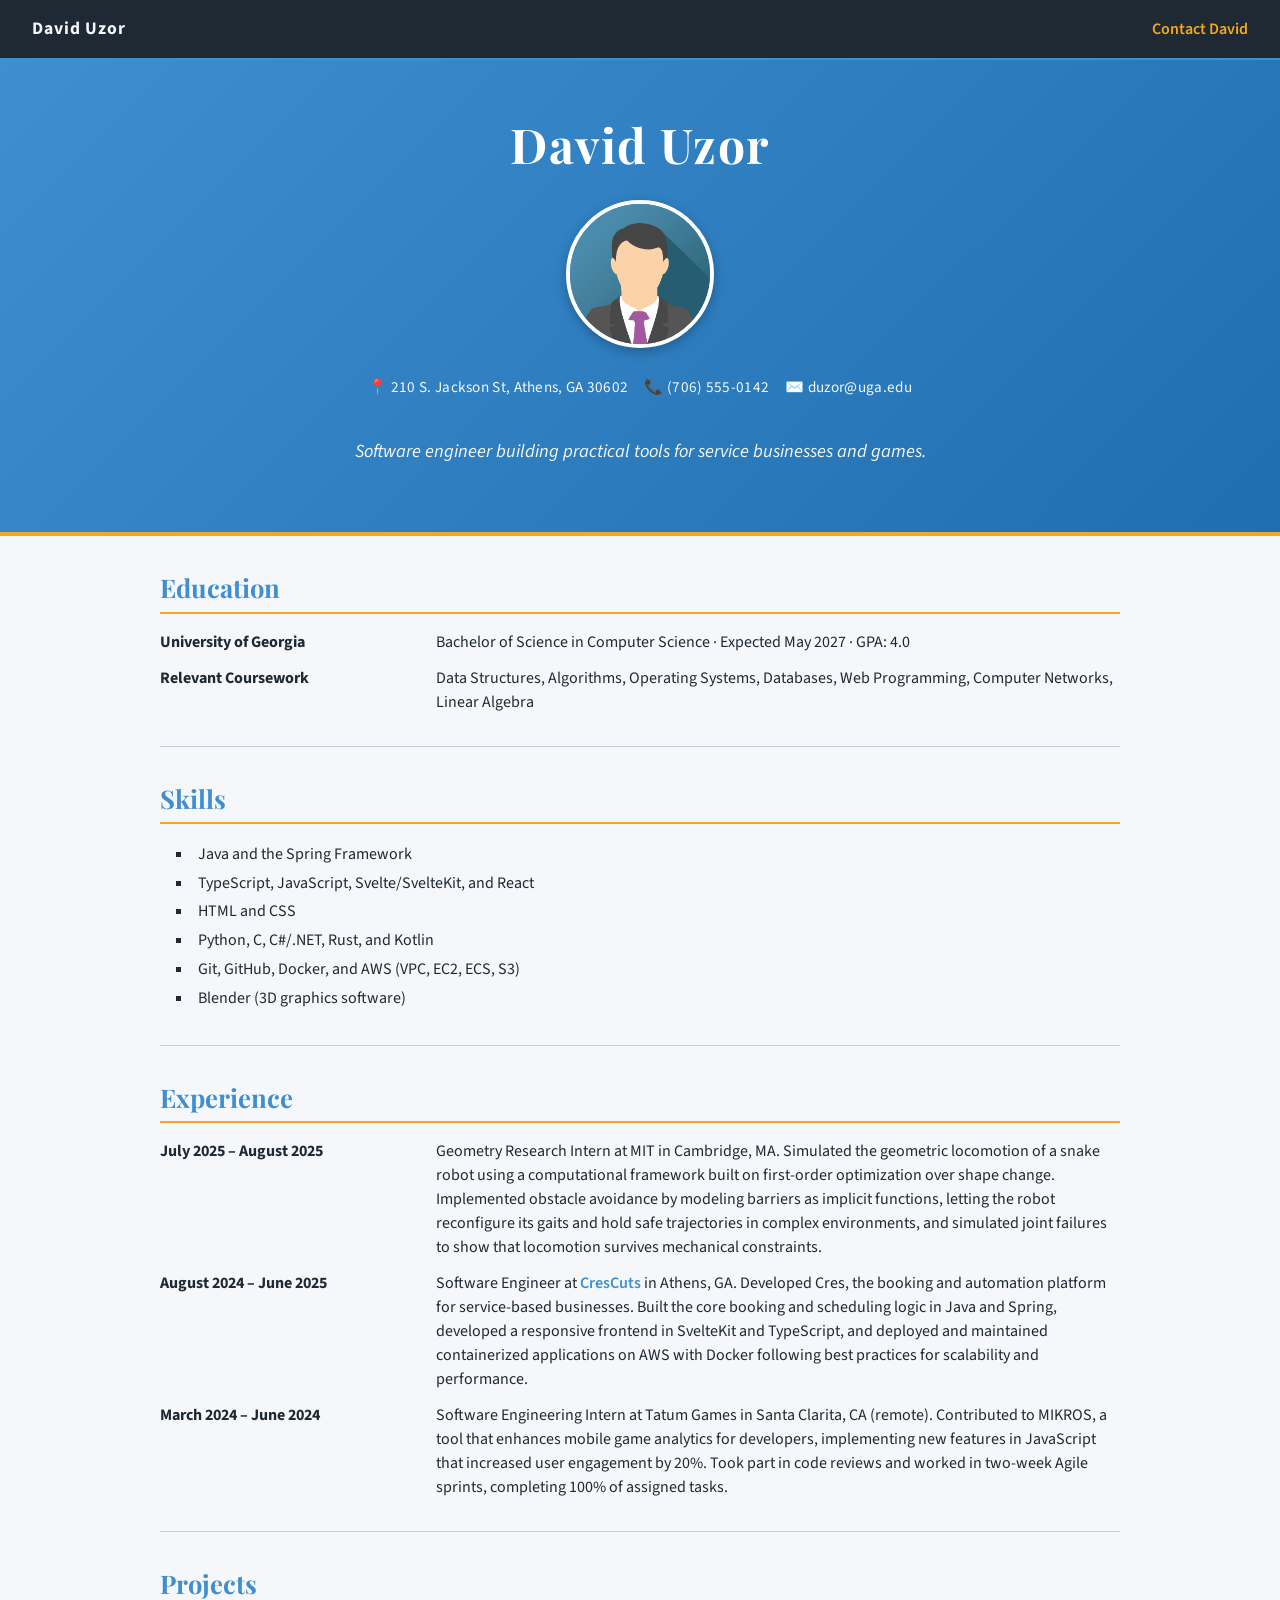
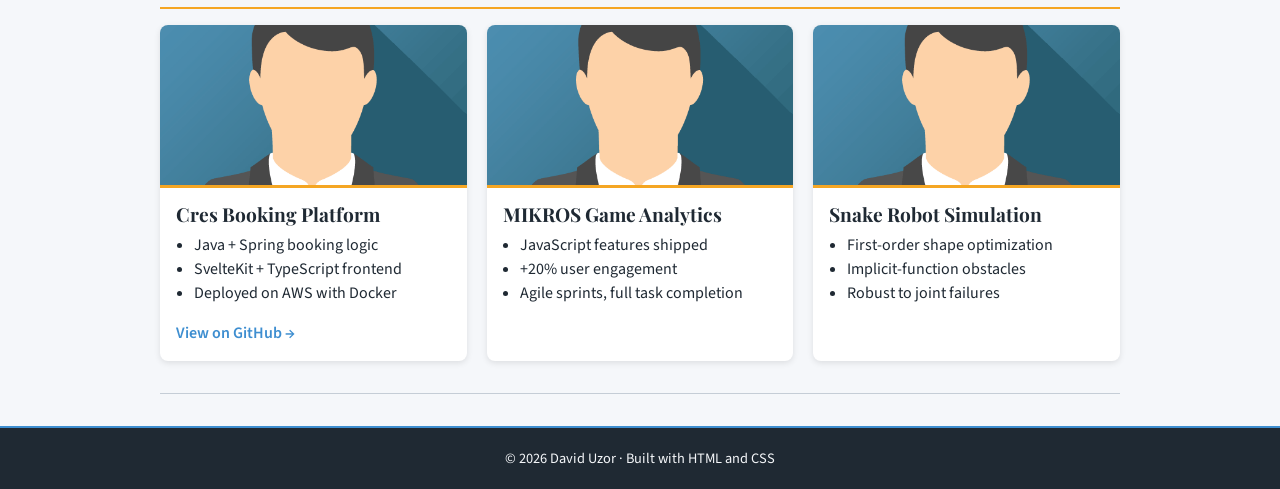
==== index.html @ 556033d4 "Publish personal CV site Co-Authored-By: Claude Sonnet 5 <noreply@anthropic.com>" ====
<!DOCTYPE html>
<html lang="en">
  <head>
    <meta charset="UTF-8" />
    <meta name="viewport" content="width=device-width, initial-scale=1.0" />
    <link rel="stylesheet" href="css/style.css" />
    <title>David Uzor</title>
  </head>
  <body>
    <nav>
      <span class="nav-name">David Uzor</span>
      <a href="contact.html">Contact David</a>
    </nav>

    <header>
      <h1>David Uzor</h1>
      <img src="images/img_avatar.png" alt="Portrait of David Uzor" style="width: 140px; height: 140px; object-fit: cover;" />
      <p class="address" style="font-size: 0.95rem; margin-top: 1rem; letter-spacing: 0.02em;">
        <span>📍 210 S. Jackson St, Athens, GA 30602</span>
        <span>📞 (706) 555-0142</span>
        <span>✉️ duzor@uga.edu</span>
      </p>
      <p class="tagline" style="font-size: 1.15rem; font-style: italic; margin-top: 0.75rem;">
        Software engineer building practical tools for service businesses and games.
      </p>
    </header>

    <section style="max-width: 960px; margin: 2rem auto; padding: 0 1.5rem;">
      <h3>Education</h3>
      <dl style="grid-template-columns: 220px 1fr; row-gap: 0.75rem; column-gap: 1rem;">
        <dt><strong>University of Georgia</strong></dt>
        <dd>Bachelor of Science in Computer Science · Expected May 2027 · GPA: 4.0</dd>

        <dt><strong>Relevant Coursework</strong></dt>
        <dd>Data Structures, Algorithms, Operating Systems, Databases, Web Programming, Computer Networks, Linear Algebra</dd>
      </dl>
    </section>

    <hr />

    <section style="max-width: 960px; margin: 2rem auto; padding: 0 1.5rem;">
      <h3>Skills</h3>
      <ul style="list-style: square inside; padding-left: 1rem; line-height: 1.8;">
        <li>Java and the Spring Framework</li>
        <li>TypeScript, JavaScript, Svelte/SvelteKit, and React</li>
        <li>HTML and CSS</li>
        <li>Python, C, C#/.NET, Rust, and Kotlin</li>
        <li>Git, GitHub, Docker, and AWS (VPC, EC2, ECS, S3)</li>
        <li>Blender (3D graphics software)</li>
      </ul>
    </section>

    <hr />

    <section style="max-width: 960px; margin: 2rem auto; padding: 0 1.5rem;">
      <h3>Experience</h3>
      <dl style="grid-template-columns: 220px 1fr; row-gap: 0.75rem; column-gap: 1rem;">
        <dt><strong>July 2025 – August 2025</strong></dt>
        <dd>
          Geometry Research Intern at MIT in Cambridge, MA. Simulated the
          geometric locomotion of a snake robot using a computational framework
          built on first-order optimization over shape change. Implemented
          obstacle avoidance by modeling barriers as implicit functions, letting
          the robot reconfigure its gaits and hold safe trajectories in complex
          environments, and simulated joint failures to show that locomotion
          survives mechanical constraints.
        </dd>

        <dt><strong>August 2024 – June 2025</strong></dt>
        <dd>
          Software Engineer at <a href="https://crescuts.example.com">CresCuts</a>
          in Athens, GA. Developed Cres, the booking and automation platform
          for service-based businesses. Built the core booking and scheduling
          logic in Java and Spring, developed a responsive frontend in
          SvelteKit and TypeScript, and deployed and maintained containerized
          applications on AWS with Docker following best practices for
          scalability and performance.
        </dd>

        <dt><strong>March 2024 – June 2024</strong></dt>
        <dd>
          Software Engineering Intern at Tatum Games in Santa Clarita, CA
          (remote). Contributed to MIKROS, a tool that enhances mobile game
          analytics for developers, implementing new features in JavaScript
          that increased user engagement by 20%. Took part in code reviews and
          worked in two-week Agile sprints, completing 100% of assigned tasks.
        </dd>
      </dl>
    </section>

    <hr />

    <section style="max-width: 960px; margin: 2rem auto; padding: 0 1.5rem;">
      <h3>Projects</h3>
      <div class="three-col">
        <div class="card">
          <img src="images/img_avatar.png" alt="Cres booking platform screenshot" style="width: 100%; height: 160px; object-fit: cover;" />
          <h3 style="margin: 0.75rem 1rem 0.25rem;">Cres Booking Platform</h3>
          <ul style="margin: 0 1rem 1rem; padding-left: 1.1rem;">
            <li>Java + Spring booking logic</li>
            <li>SvelteKit + TypeScript frontend</li>
            <li>Deployed on AWS with Docker</li>
          </ul>
          <p style="margin: 0 1rem 1rem;">
            <a href="https://github.com/Duzor12">View on GitHub →</a>
          </p>
        </div>
        <div class="card">
          <img src="images/img_avatar.png" alt="MIKROS analytics tool screenshot" style="width: 100%; height: 160px; object-fit: cover;" />
          <h3 style="margin: 0.75rem 1rem 0.25rem;">MIKROS Game Analytics</h3>
          <ul style="margin: 0 1rem 1rem; padding-left: 1.1rem;">
            <li>JavaScript features shipped</li>
            <li>+20% user engagement</li>
            <li>Agile sprints, full task completion</li>
          </ul>
        </div>
        <div class="card">
          <img src="images/img_avatar.png" alt="Snake robot simulation screenshot" style="width: 100%; height: 160px; object-fit: cover;" />
          <h3 style="margin: 0.75rem 1rem 0.25rem;">Snake Robot Simulation</h3>
          <ul style="margin: 0 1rem 1rem; padding-left: 1.1rem;">
            <li>First-order shape optimization</li>
            <li>Implicit-function obstacles</li>
            <li>Robust to joint failures</li>
          </ul>
        </div>
      </div>
    </section>

    <hr />

    <footer>
      <span>© 2026 David Uzor · Built with HTML and CSS</span>
    </footer>
  </body>
</html>
---- css/style.css ----
/* Google Fonts (via @import so the inline-css test runner can fetch them) */
@import url("https://fonts.googleapis.com/css2?family=Playfair+Display:wght@700&family=Source+Sans+3:wght@400;600;700&display=swap");

body {
  margin: 0;
  font-family: "Source Sans 3", "Helvetica Neue", Arial, sans-serif;
  color: #1f2933;
  background-color: #f5f7fa;
  line-height: 1.5;
}

/****************   Nav Section **********************/
nav {
  display: flex;
  justify-content: space-between;
  align-items: center;
  font-family: "Source Sans 3", "Helvetica Neue", Arial, sans-serif;
  background-color: #1f2933;
  padding: 1rem 2rem;
  border-bottom: 2px solid #3e8ed0;
}

nav .nav-name {
  font-weight: 700;
  font-size: 1.1rem;
  letter-spacing: 0.05em;
  color: #f5f7fa;
}

nav a {
  color: #f5a623;
  text-decoration: none;
  font-weight: 600;
  font-size: 1rem;
  transition: color 0.2s ease;
}

nav a:hover {
  color: #ffd58a;
  text-decoration: underline;
}

/***********************  Footer Section   **************************/
footer {
  display: flex;
  justify-content: center;
  align-items: center;
  font-family: "Source Sans 3", "Helvetica Neue", Arial, sans-serif;
  font-size: 0.9rem;
  background-color: #1f2933;
  color: #f5f7fa;
  padding: 1.25rem 2rem;
  margin-top: 2rem;
  border-top: 2px solid #3e8ed0;
}

/*********** Splash Page ************************/
header {
  display: flex;
  flex-direction: column;
  align-items: center;
  gap: 0.75rem;
  background: linear-gradient(135deg, #3e8ed0 0%, #1f6fb0 100%);
  color: #ffffff;
  padding: 3rem 2rem;
  text-align: center;
  border-bottom: 4px solid #f5a623;
}

header h1 {
  font-family: "Playfair Display", Georgia, serif;
  font-size: 3rem;
  margin: 0 0 0.5rem 0;
  color: #ffffff;
  letter-spacing: 0.03em;
}

header img {
  border: 4px solid #ffffff;
  border-radius: 50%;
  box-shadow: 0 4px 12px rgba(0, 0, 0, 0.25);
}

.address {
  display: flex;
  flex-wrap: wrap;
  justify-content: center;
  gap: 1rem;
  color: #f5f7fa;
  font-weight: 400;
}

.tagline {
  color: #f5f7fa;
  font-family: "Source Sans 3", "Helvetica Neue", Arial, sans-serif;
}

/************* Sections ********************/
hr {
  border: none;
  border-top: 1px solid #c5cdd6;
  max-width: 960px;
  margin: 1rem auto;
}

section h3 {
  font-family: "Playfair Display", Georgia, serif;
  font-size: 1.6rem;
  color: #3e8ed0;
  border-bottom: 2px solid #f5a623;
  padding-bottom: 0.3rem;
  margin-bottom: 1rem;
}

section dl {
  display: grid;
  align-items: start;
}

section ul {
  font-size: 1rem;
  color: #1f2933;
}

section a {
  color: #3e8ed0;
  text-decoration: none;
  font-weight: 600;
}

section a:hover {
  color: #f5a623;
  text-decoration: underline;
}

/**************   Projects   *****************/
.three-col {
  display: grid;
  grid-template-columns: repeat(3, 1fr);
  gap: 1.25rem;
  margin-top: 1rem;
}

.card img {
  display: block;
  border-bottom: 3px solid #f5a623;
}

.card {
  background-color: #ffffff;
  box-shadow: 0 2px 6px rgba(0, 0, 0, 0.1);
  border-radius: 8px;
  overflow: hidden;
  transition: transform 0.2s ease, box-shadow 0.2s ease;
}

.card:hover {
  transform: translateY(-3px);
  box-shadow: 0 6px 16px rgba(0, 0, 0, 0.15);
}

.card h3 {
  font-family: "Playfair Display", Georgia, serif;
  font-size: 1.2rem;
  color: #1f2933;
  border-bottom: none;
  padding-bottom: 0;
  margin: 0.75rem 1rem 0.25rem;
}

/**************   Responsiveness   *****************/
@media (max-width: 680px) {
  nav {
    flex-direction: column;
    gap: 0.5rem;
    text-align: center;
  }

  .three-col {
    grid-template-columns: 1fr;
  }

  header h1 {
    font-size: 2.2rem;
  }

  section dl {
    grid-template-columns: 1fr;
    row-gap: 0.25rem;
  }

  dl dt {
    margin-top: 0.75rem;
  }
}

/**************   Contact Page   *****************/
.one-col {
  display: flex;
  flex-direction: column;
  gap: 0.6rem;
  background-color: #ffffff;
  padding: 1.5rem;
  border-radius: 8px;
  box-shadow: 0 2px 6px rgba(0, 0, 0, 0.08);
}

input,
textarea {
  font-family: inherit;
  font-size: 1rem;
  background-color: #ffffff;
  color: #1f2933;
}

input:focus,
textarea:focus {
  outline: none;
  border-color: #f5a623;
  box-shadow: 0 0 0 3px rgba(245, 166, 35, 0.25);
}
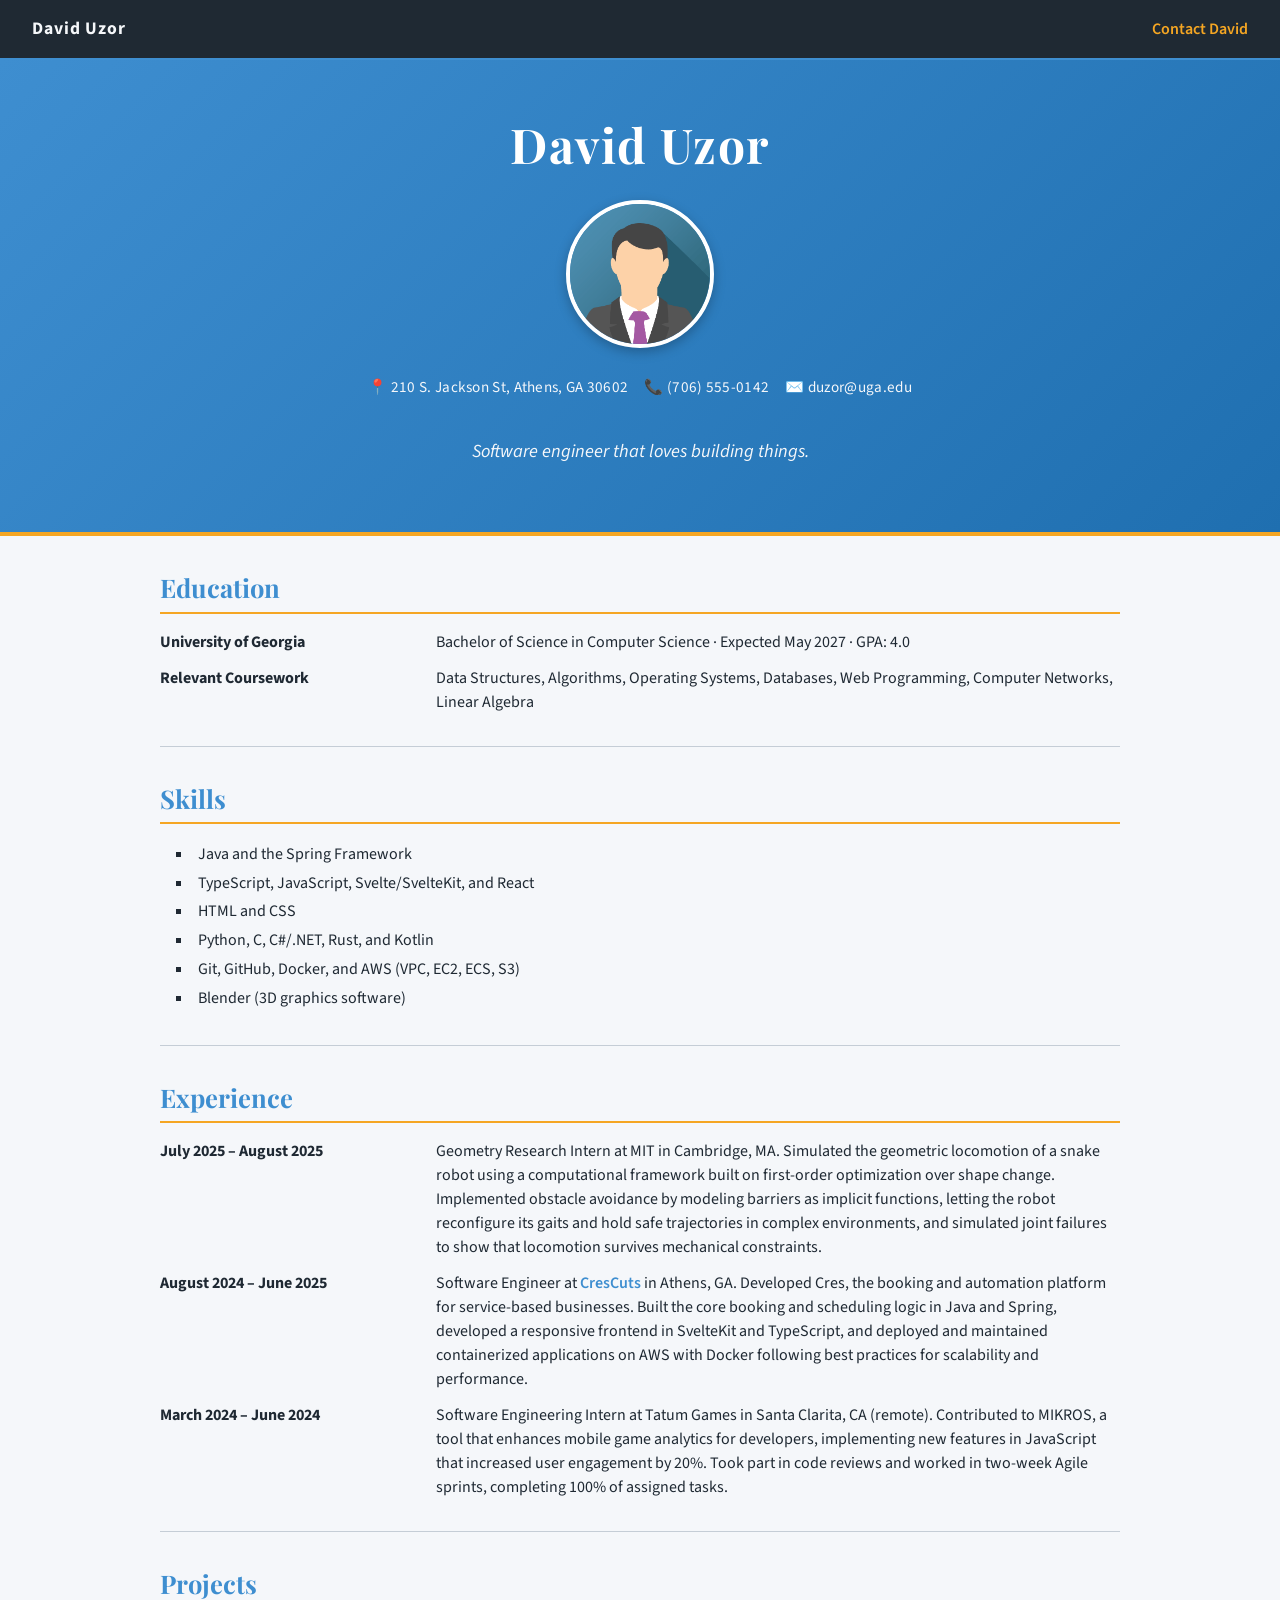
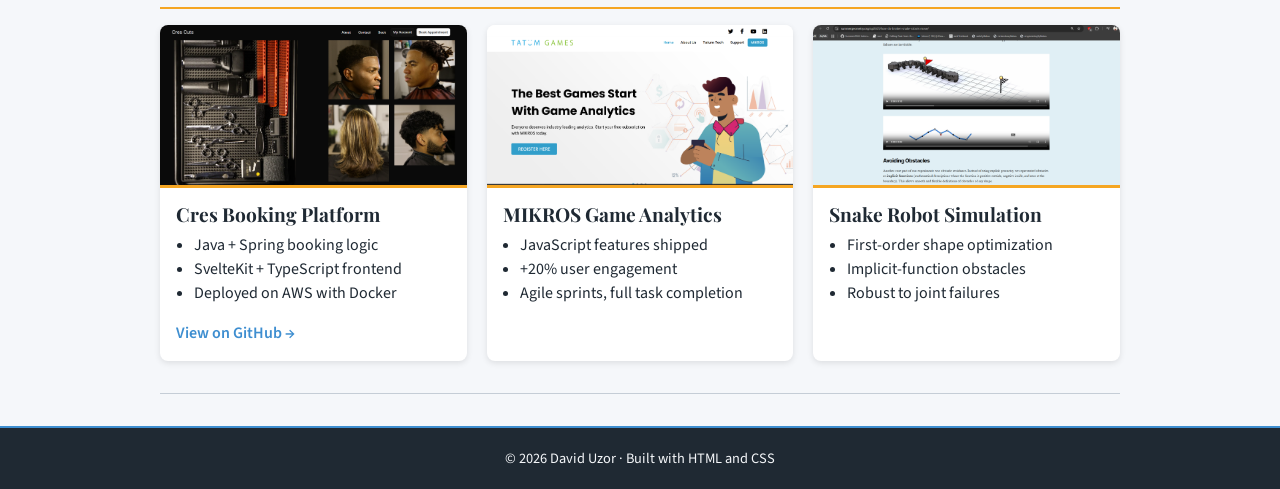
==== commit 8885b7ab: "Add real project screenshots, fix CresCuts link, update tagline Co-Authored-By: Claude Sonnet 5 <nor" ====
--- a/index.html
+++ b/index.html
@@ -21,7 +21,7 @@
         <span>✉️ duzor@uga.edu</span>
       </p>
       <p class="tagline" style="font-size: 1.15rem; font-style: italic; margin-top: 0.75rem;">
-        Software engineer building practical tools for service businesses and games.
+        Software engineer that loves building things.
       </p>
     </header>
 
@@ -68,7 +68,7 @@
 
         <dt><strong>August 2024 – June 2025</strong></dt>
         <dd>
-          Software Engineer at <a href="https://crescuts.example.com">CresCuts</a>
+          Software Engineer at <a href="https://crescuts.com">CresCuts</a>
           in Athens, GA. Developed Cres, the booking and automation platform
           for service-based businesses. Built the core booking and scheduling
           logic in Java and Spring, developed a responsive frontend in
@@ -94,7 +94,7 @@
       <h3>Projects</h3>
       <div class="three-col">
         <div class="card">
-          <img src="images/img_avatar.png" alt="Cres booking platform screenshot" style="width: 100%; height: 160px; object-fit: cover;" />
+          <img src="images/project-crescuts.png" alt="Cres booking platform screenshot" style="width: 100%; height: 160px; object-fit: cover;" />
           <h3 style="margin: 0.75rem 1rem 0.25rem;">Cres Booking Platform</h3>
           <ul style="margin: 0 1rem 1rem; padding-left: 1.1rem;">
             <li>Java + Spring booking logic</li>
@@ -106,7 +106,7 @@
           </p>
         </div>
         <div class="card">
-          <img src="images/img_avatar.png" alt="MIKROS analytics tool screenshot" style="width: 100%; height: 160px; object-fit: cover;" />
+          <img src="images/project-mikros.png" alt="MIKROS analytics tool screenshot" style="width: 100%; height: 160px; object-fit: cover;" />
           <h3 style="margin: 0.75rem 1rem 0.25rem;">MIKROS Game Analytics</h3>
           <ul style="margin: 0 1rem 1rem; padding-left: 1.1rem;">
             <li>JavaScript features shipped</li>
@@ -115,7 +115,7 @@
           </ul>
         </div>
         <div class="card">
-          <img src="images/img_avatar.png" alt="Snake robot simulation screenshot" style="width: 100%; height: 160px; object-fit: cover;" />
+          <img src="images/project-snake-robot.png" alt="Snake robot simulation screenshot" style="width: 100%; height: 160px; object-fit: cover;" />
           <h3 style="margin: 0.75rem 1rem 0.25rem;">Snake Robot Simulation</h3>
           <ul style="margin: 0 1rem 1rem; padding-left: 1.1rem;">
             <li>First-order shape optimization</li>
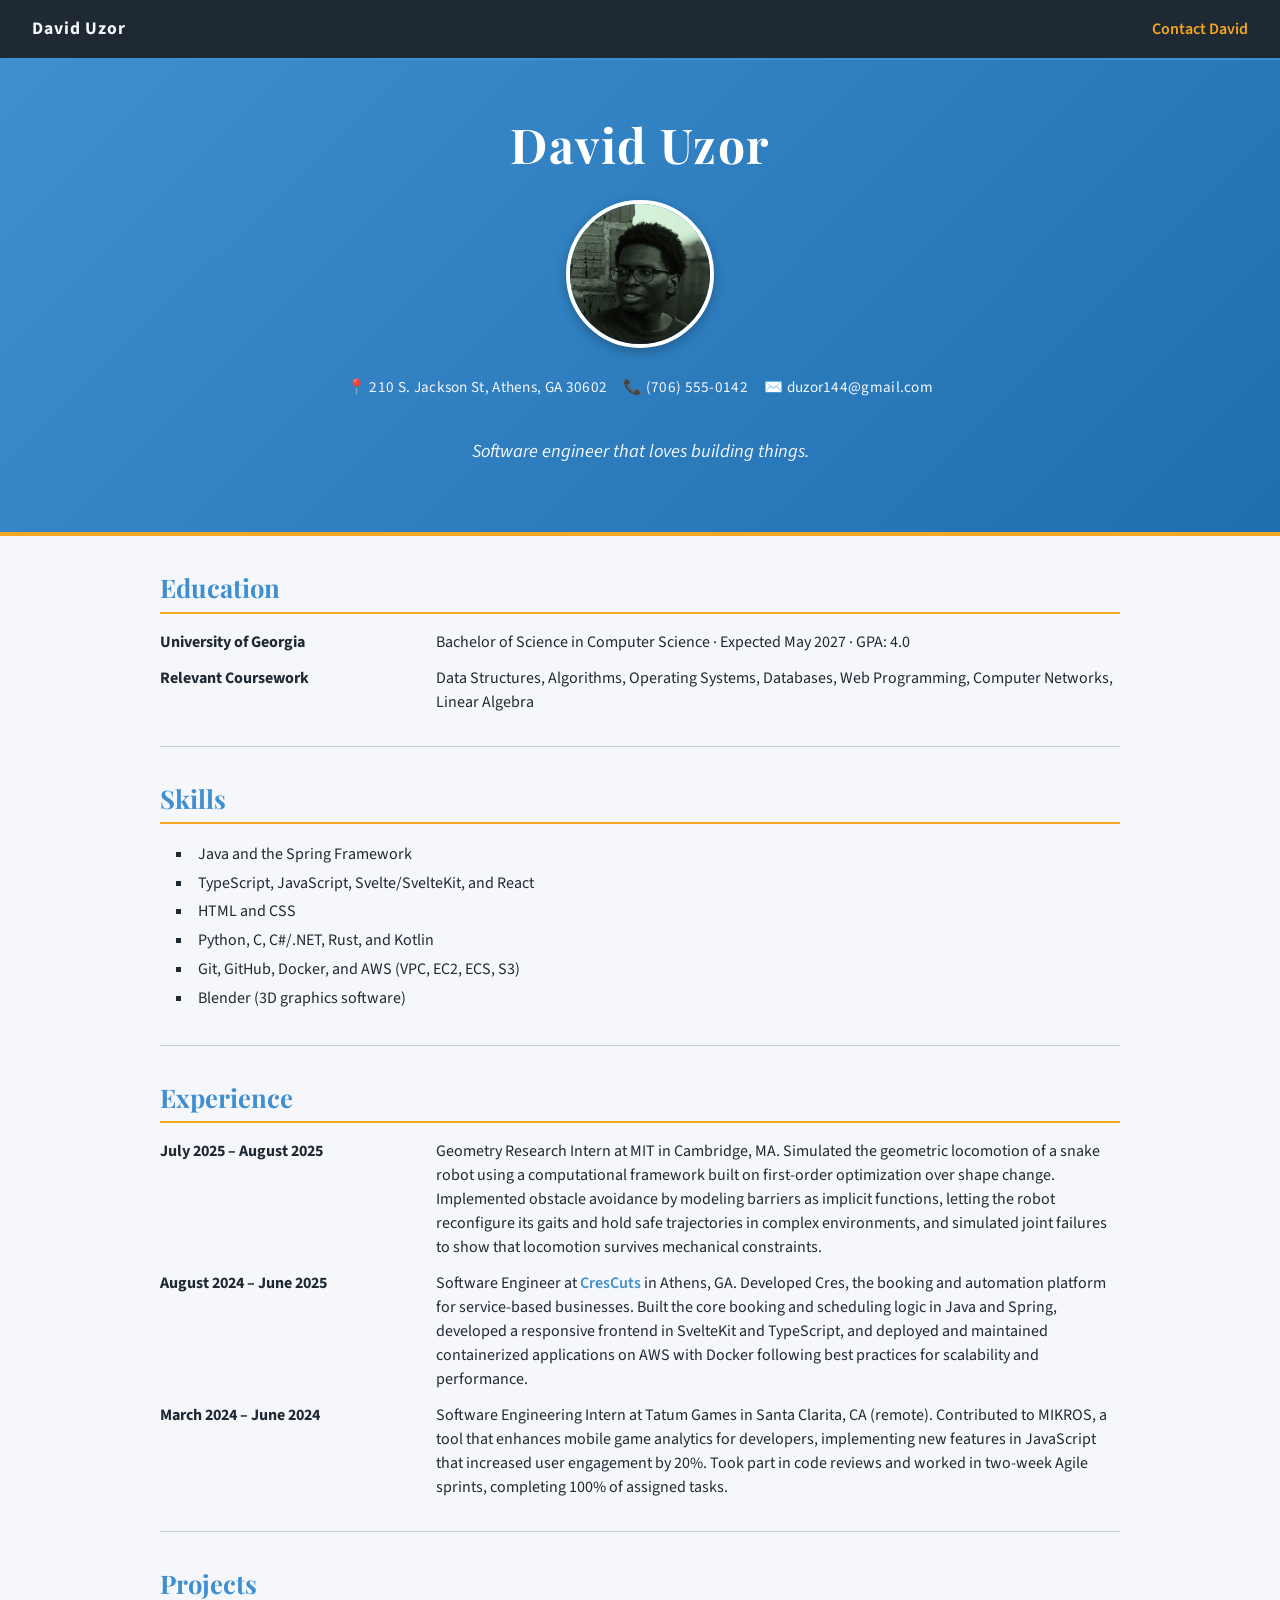
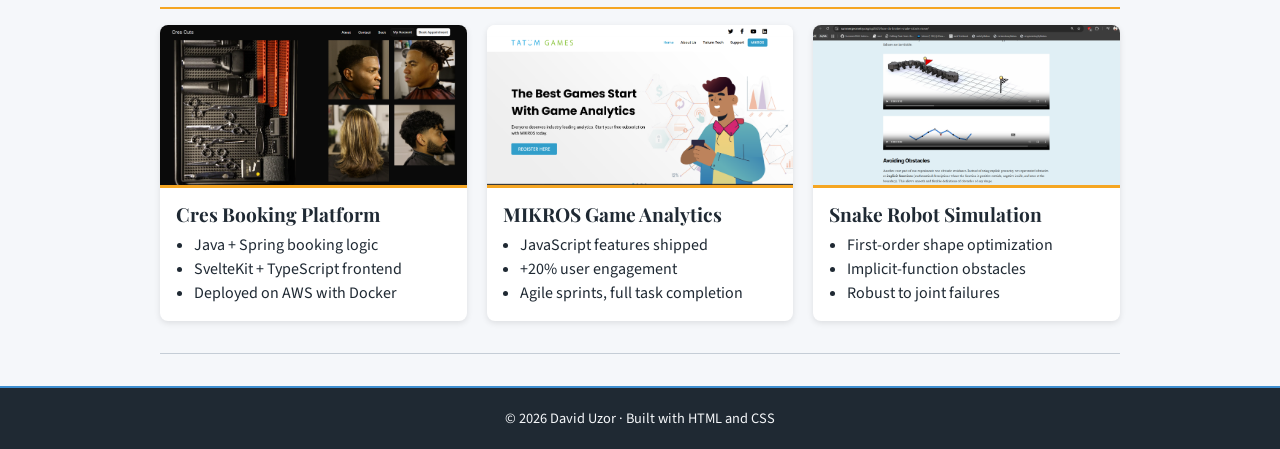
==== commit 2bb0c81d: "Update headshot photo, email, and drop unused GitHub link Co-Authored-By: Claude Sonnet 5 <noreply@a" ====
--- a/index.html
+++ b/index.html
@@ -14,11 +14,11 @@
 
     <header>
       <h1>David Uzor</h1>
-      <img src="images/img_avatar.png" alt="Portrait of David Uzor" style="width: 140px; height: 140px; object-fit: cover;" />
+      <img src="images/img_avatar.jpg" alt="Portrait of David Uzor" style="width: 140px; height: 140px; object-fit: cover;" />
       <p class="address" style="font-size: 0.95rem; margin-top: 1rem; letter-spacing: 0.02em;">
         <span>📍 210 S. Jackson St, Athens, GA 30602</span>
         <span>📞 (706) 555-0142</span>
-        <span>✉️ duzor@uga.edu</span>
+        <span>✉️ duzor144@gmail.com</span>
       </p>
       <p class="tagline" style="font-size: 1.15rem; font-style: italic; margin-top: 0.75rem;">
         Software engineer that loves building things.
@@ -101,9 +101,6 @@
             <li>SvelteKit + TypeScript frontend</li>
             <li>Deployed on AWS with Docker</li>
           </ul>
-          <p style="margin: 0 1rem 1rem;">
-            <a href="https://github.com/Duzor12">View on GitHub →</a>
-          </p>
         </div>
         <div class="card">
           <img src="images/project-mikros.png" alt="MIKROS analytics tool screenshot" style="width: 100%; height: 160px; object-fit: cover;" />
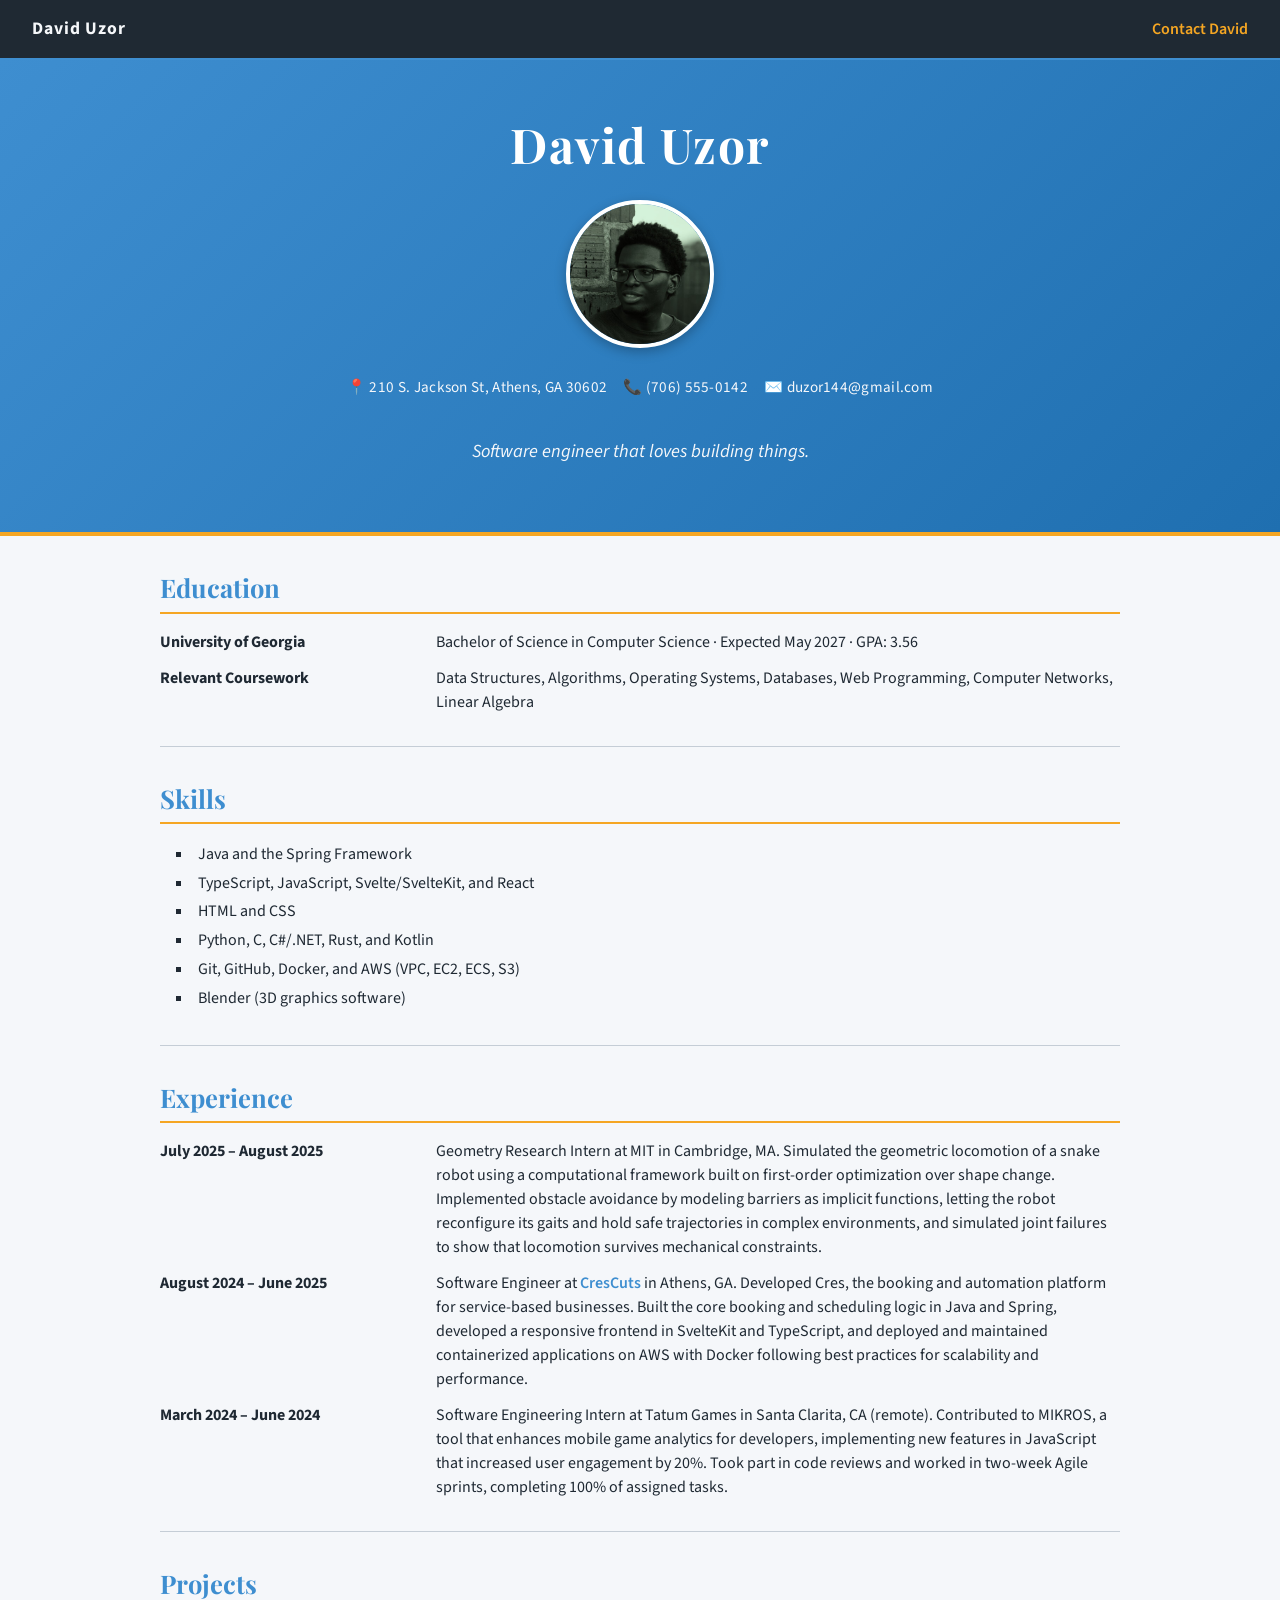
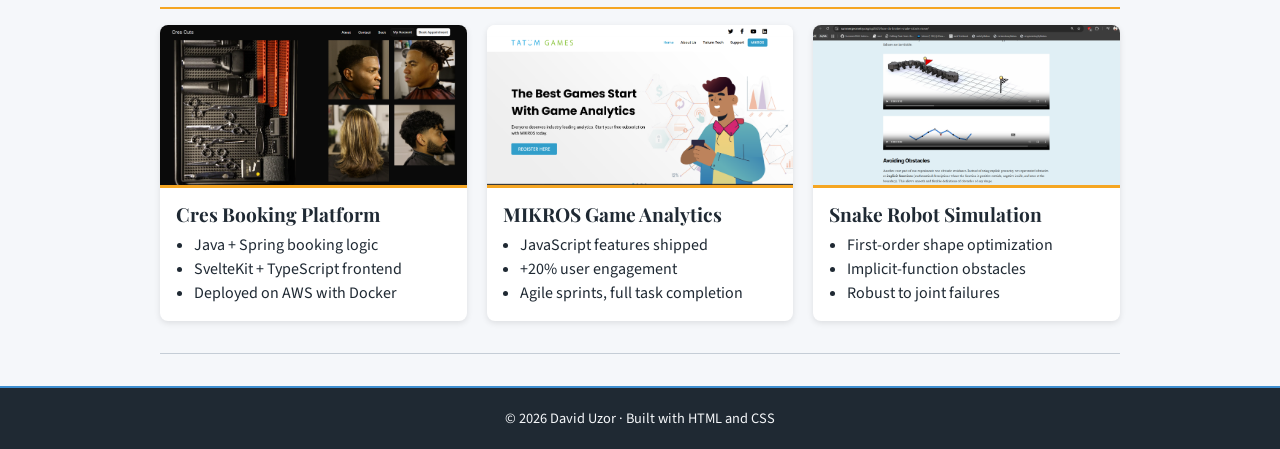
==== commit 47308aef: "Fix GPA to 3.56 Co-Authored-By: Claude Sonnet 5 <noreply@anthropic.com>" ====
--- a/index.html
+++ b/index.html
@@ -29,7 +29,7 @@
       <h3>Education</h3>
       <dl style="grid-template-columns: 220px 1fr; row-gap: 0.75rem; column-gap: 1rem;">
         <dt><strong>University of Georgia</strong></dt>
-        <dd>Bachelor of Science in Computer Science · Expected May 2027 · GPA: 4.0</dd>
+        <dd>Bachelor of Science in Computer Science · Expected May 2027 · GPA: 3.56</dd>
 
         <dt><strong>Relevant Coursework</strong></dt>
         <dd>Data Structures, Algorithms, Operating Systems, Databases, Web Programming, Computer Networks, Linear Algebra</dd>
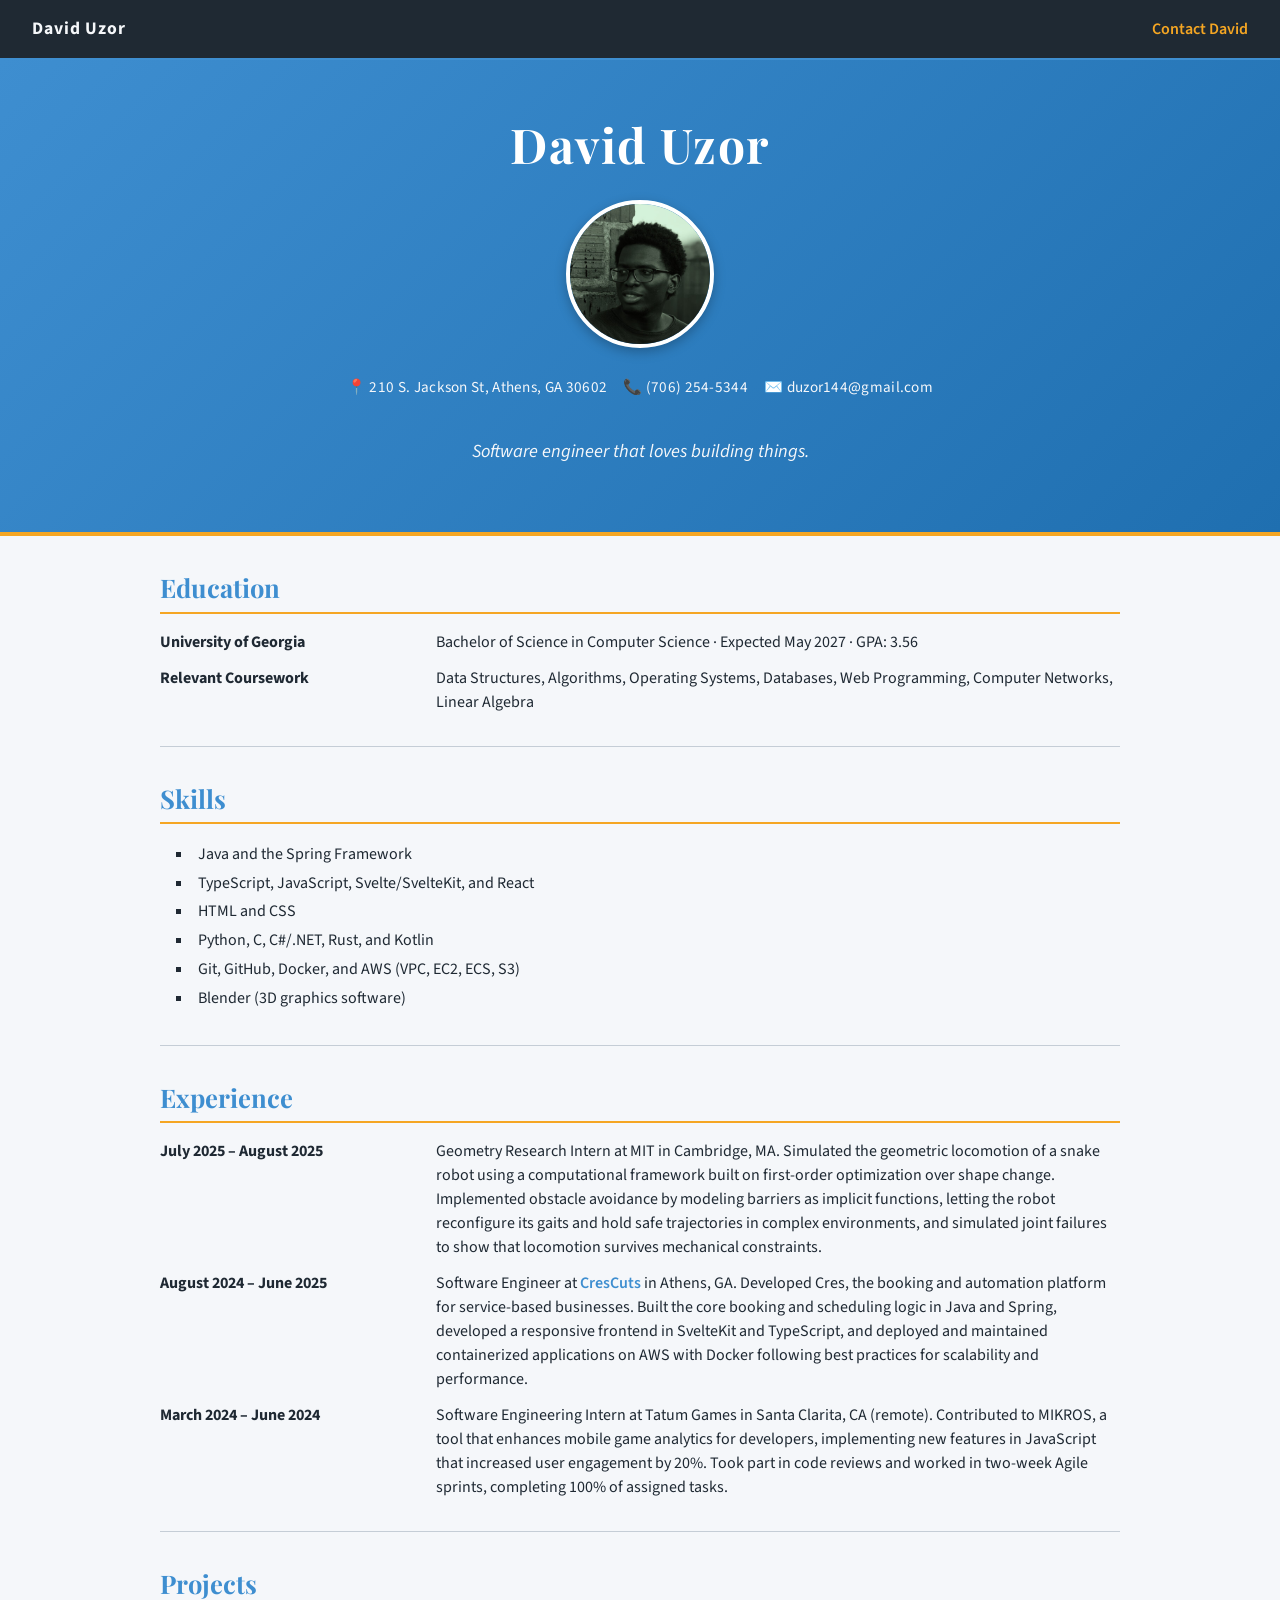
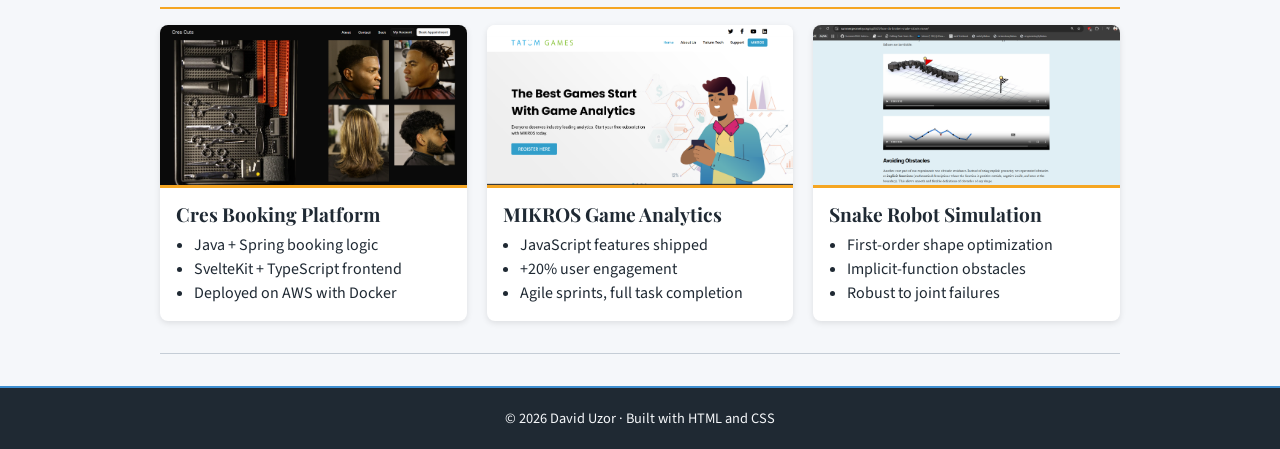
==== commit ef36a491: "Fix phone number Co-Authored-By: Claude Sonnet 5 <noreply@anthropic.com>" ====
--- a/index.html
+++ b/index.html
@@ -17,7 +17,7 @@
       <img src="images/img_avatar.jpg" alt="Portrait of David Uzor" style="width: 140px; height: 140px; object-fit: cover;" />
       <p class="address" style="font-size: 0.95rem; margin-top: 1rem; letter-spacing: 0.02em;">
         <span>📍 210 S. Jackson St, Athens, GA 30602</span>
-        <span>📞 (706) 555-0142</span>
+        <span>📞 (706) 254-5344</span>
         <span>✉️ duzor144@gmail.com</span>
       </p>
       <p class="tagline" style="font-size: 1.15rem; font-style: italic; margin-top: 0.75rem;">
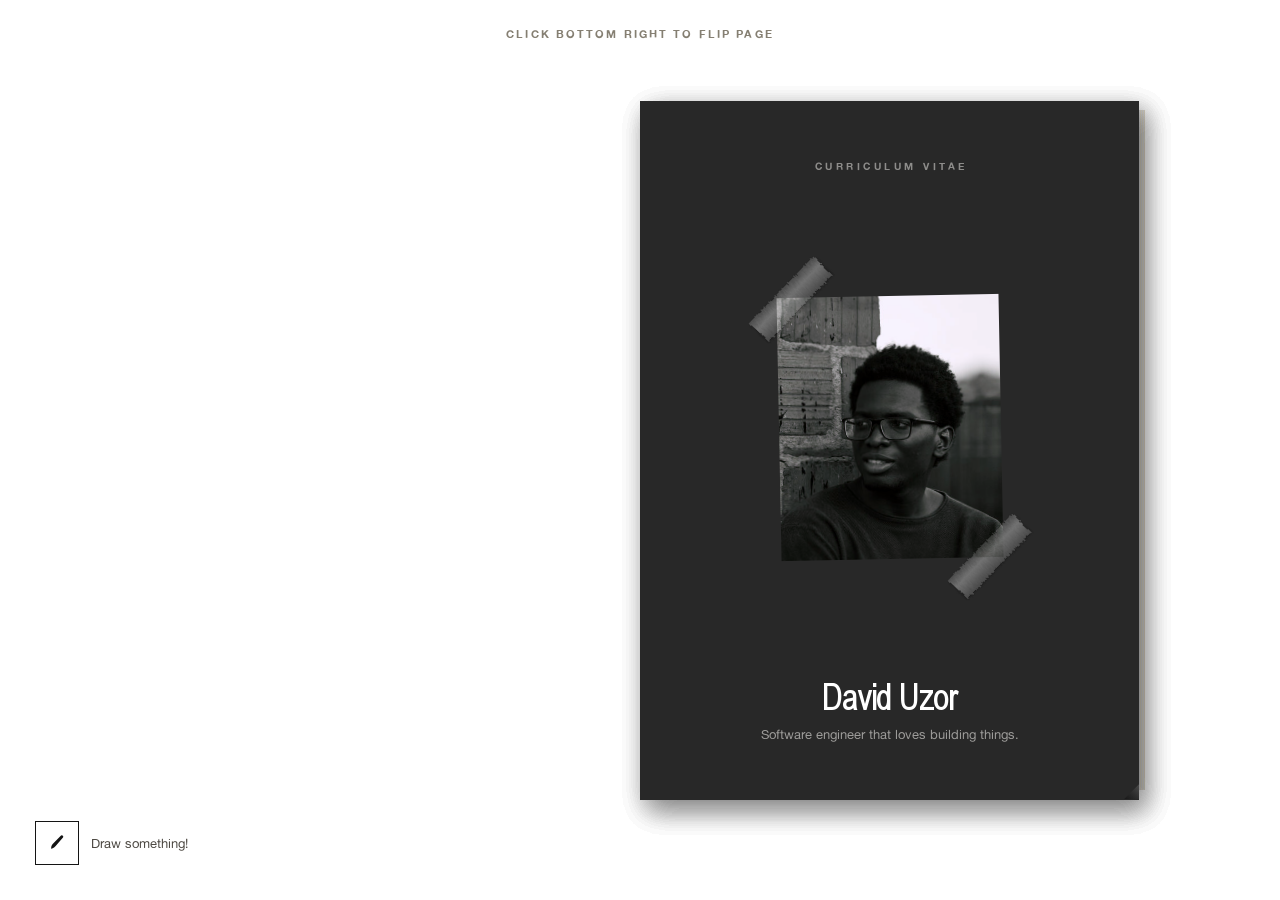
==== commit 3862527c: "changes to layout for competiton" ====
--- a/index.html
+++ b/index.html
@@ -3,130 +3,430 @@
   <head>
     <meta charset="UTF-8" />
     <meta name="viewport" content="width=device-width, initial-scale=1.0" />
+    <meta name="description" content="David Uzor — software engineer. A curriculum vitae, bound as a book." />
     <link rel="stylesheet" href="css/style.css" />
     <title>David Uzor</title>
   </head>
   <body>
-    <nav>
-      <span class="nav-name">David Uzor</span>
-      <a href="contact.html">Contact David</a>
-    </nav>
-
-    <header>
-      <h1>David Uzor</h1>
-      <img src="images/img_avatar.jpg" alt="Portrait of David Uzor" style="width: 140px; height: 140px; object-fit: cover;" />
-      <p class="address" style="font-size: 0.95rem; margin-top: 1rem; letter-spacing: 0.02em;">
-        <span>📍 210 S. Jackson St, Athens, GA 30602</span>
-        <span>📞 (706) 254-5344</span>
-        <span>✉️ duzor144@gmail.com</span>
-      </p>
-      <p class="tagline" style="font-size: 1.15rem; font-style: italic; margin-top: 0.75rem;">
-        Software engineer that loves building things.
-      </p>
-    </header>
-
-    <section style="max-width: 960px; margin: 2rem auto; padding: 0 1.5rem;">
-      <h3>Education</h3>
-      <dl style="grid-template-columns: 220px 1fr; row-gap: 0.75rem; column-gap: 1rem;">
-        <dt><strong>University of Georgia</strong></dt>
-        <dd>Bachelor of Science in Computer Science · Expected May 2027 · GPA: 3.56</dd>
-
-        <dt><strong>Relevant Coursework</strong></dt>
-        <dd>Data Structures, Algorithms, Operating Systems, Databases, Web Programming, Computer Networks, Linear Algebra</dd>
-      </dl>
-    </section>
-
-    <hr />
-
-    <section style="max-width: 960px; margin: 2rem auto; padding: 0 1.5rem;">
-      <h3>Skills</h3>
-      <ul style="list-style: square inside; padding-left: 1rem; line-height: 1.8;">
-        <li>Java and the Spring Framework</li>
-        <li>TypeScript, JavaScript, Svelte/SvelteKit, and React</li>
-        <li>HTML and CSS</li>
-        <li>Python, C, C#/.NET, Rust, and Kotlin</li>
-        <li>Git, GitHub, Docker, and AWS (VPC, EC2, ECS, S3)</li>
-        <li>Blender (3D graphics software)</li>
-      </ul>
-    </section>
-
-    <hr />
-
-    <section style="max-width: 960px; margin: 2rem auto; padding: 0 1.5rem;">
-      <h3>Experience</h3>
-      <dl style="grid-template-columns: 220px 1fr; row-gap: 0.75rem; column-gap: 1rem;">
-        <dt><strong>July 2025 – August 2025</strong></dt>
-        <dd>
-          Geometry Research Intern at MIT in Cambridge, MA. Simulated the
-          geometric locomotion of a snake robot using a computational framework
-          built on first-order optimization over shape change. Implemented
-          obstacle avoidance by modeling barriers as implicit functions, letting
-          the robot reconfigure its gaits and hold safe trajectories in complex
-          environments, and simulated joint failures to show that locomotion
-          survives mechanical constraints.
-        </dd>
-
-        <dt><strong>August 2024 – June 2025</strong></dt>
-        <dd>
-          Software Engineer at <a href="https://crescuts.com">CresCuts</a>
-          in Athens, GA. Developed Cres, the booking and automation platform
-          for service-based businesses. Built the core booking and scheduling
-          logic in Java and Spring, developed a responsive frontend in
-          SvelteKit and TypeScript, and deployed and maintained containerized
-          applications on AWS with Docker following best practices for
-          scalability and performance.
-        </dd>
-
-        <dt><strong>March 2024 – June 2024</strong></dt>
-        <dd>
-          Software Engineering Intern at Tatum Games in Santa Clarita, CA
-          (remote). Contributed to MIKROS, a tool that enhances mobile game
-          analytics for developers, implementing new features in JavaScript
-          that increased user engagement by 20%. Took part in code reviews and
-          worked in two-week Agile sprints, completing 100% of assigned tasks.
-        </dd>
-      </dl>
-    </section>
-
-    <hr />
-
-    <section style="max-width: 960px; margin: 2rem auto; padding: 0 1.5rem;">
-      <h3>Projects</h3>
-      <div class="three-col">
-        <div class="card">
-          <img src="images/project-crescuts.png" alt="Cres booking platform screenshot" style="width: 100%; height: 160px; object-fit: cover;" />
-          <h3 style="margin: 0.75rem 1rem 0.25rem;">Cres Booking Platform</h3>
-          <ul style="margin: 0 1rem 1rem; padding-left: 1.1rem;">
-            <li>Java + Spring booking logic</li>
-            <li>SvelteKit + TypeScript frontend</li>
-            <li>Deployed on AWS with Docker</li>
-          </ul>
-        </div>
-        <div class="card">
-          <img src="images/project-mikros.png" alt="MIKROS analytics tool screenshot" style="width: 100%; height: 160px; object-fit: cover;" />
-          <h3 style="margin: 0.75rem 1rem 0.25rem;">MIKROS Game Analytics</h3>
-          <ul style="margin: 0 1rem 1rem; padding-left: 1.1rem;">
-            <li>JavaScript features shipped</li>
-            <li>+20% user engagement</li>
-            <li>Agile sprints, full task completion</li>
-          </ul>
-        </div>
-        <div class="card">
-          <img src="images/project-snake-robot.png" alt="Snake robot simulation screenshot" style="width: 100%; height: 160px; object-fit: cover;" />
-          <h3 style="margin: 0.75rem 1rem 0.25rem;">Snake Robot Simulation</h3>
-          <ul style="margin: 0 1rem 1rem; padding-left: 1.1rem;">
-            <li>First-order shape optimization</li>
-            <li>Implicit-function obstacles</li>
-            <li>Robust to joint failures</li>
-          </ul>
-        </div>
+    <!-- Paper grain is a tiled data-URI in the stylesheet. This filter is
+         here because it roughens the torn ends of the tape on the cover. -->
+    <svg class="svg-defs" aria-hidden="true" focusable="false">
+      <defs>
+        <!-- The portrait runs green: measured across the frame, G sits ~16%
+             above R and B, which are equal to each other. Lifting R and B
+             and easing G back puts the greys neutral again. -->
+        <filter id="neutralise" color-interpolation-filters="sRGB">
+          <feColorMatrix
+            type="matrix"
+            values="1.08 0 0 0 0
+                    0 0.93 0 0 0
+                    0 0 1.08 0 0
+                    0 0 0 1 0"
+          />
+        </filter>
+
+        <filter id="torn" x="-12%" y="-40%" width="124%" height="180%">
+          <feTurbulence
+            type="fractalNoise"
+            baseFrequency="0.7 0.16"
+            numOctaves="3"
+            seed="11"
+            result="n"
+          />
+          <feDisplacementMap
+            in="SourceGraphic"
+            in2="n"
+            scale="5"
+            xChannelSelector="R"
+            yChannelSelector="G"
+          />
+        </filter>
+      </defs>
+    </svg>
+
+    <p class="topnote">Click bottom right to flip page</p>
+
+    <main class="stage">
+      <h1 class="sr-only">David Uzor — Curriculum Vitae</h1>
+
+      <div class="book" id="book">
+        <div class="book__edges book__edges--left" aria-hidden="true"></div>
+        <div class="book__edges book__edges--right" aria-hidden="true"></div>
+
+        <!-- ============ LEAF 0 : cover / contents ============ -->
+        <article class="leaf" data-leaf="0">
+          <section class="face face--front page page--board page--cover">
+            <p class="cover__kicker">Curriculum Vitae</p>
+
+            <figure class="taped">
+              <span class="tape tape--tl" aria-hidden="true"></span>
+              <span class="tape tape--br" aria-hidden="true"></span>
+              <img
+                src="images/img_avatar.jpg"
+                alt="Portrait of David Uzor"
+                width="200"
+                height="240"
+              />
+            </figure>
+
+            <div class="cover__foot">
+              <h2 class="cover__name">David Uzor</h2>
+              <p class="cover__tagline">
+                Software engineer that loves building things.
+              </p>
+            </div>
+
+            <div class="page__gloss" aria-hidden="true"></div>
+            <button class="corner corner--fwd" type="button" data-turn="next">
+              <span class="sr-only">Open the book</span>
+            </button>
+          </section>
+
+          <section class="face face--back page" id="contents">
+            <div class="page__grain" aria-hidden="true"></div>
+            <div class="page__body">
+              <p class="running">David Uzor</p>
+              <h2 class="page__title">Contents</h2>
+
+              <ol class="toc">
+                <li>
+                  <button type="button" data-goto="1">
+                    <span class="toc__label">Education &amp; Skills</span>
+                    <span class="toc__dots" aria-hidden="true"></span>
+                    <span class="toc__folio">1</span>
+                  </button>
+                </li>
+                <li>
+                  <button type="button" data-goto="2">
+                    <span class="toc__label">Experience</span>
+                    <span class="toc__dots" aria-hidden="true"></span>
+                    <span class="toc__folio">2</span>
+                  </button>
+                </li>
+                <li>
+                  <button type="button" data-goto="3">
+                    <span class="toc__label">Projects</span>
+                    <span class="toc__dots" aria-hidden="true"></span>
+                    <span class="toc__folio">4</span>
+                  </button>
+                </li>
+                <li>
+                  <button type="button" data-goto="4">
+                    <span class="toc__label">Contact</span>
+                    <span class="toc__dots" aria-hidden="true"></span>
+                    <span class="toc__folio">6</span>
+                  </button>
+                </li>
+              </ol>
+
+              <div class="imprint">
+                <p class="imprint__line">210 S. Jackson St, Athens, GA 30602</p>
+                <p class="imprint__line">(706) 254-5344</p>
+                <p class="imprint__line">
+                  <a href="mailto:duzor144@gmail.com">duzor144@gmail.com</a>
+                </p>
+              </div>
+
+              <p class="folio folio--verso">i</p>
+            </div>
+            <div class="page__gutter" aria-hidden="true"></div>
+            <div class="page__gloss" aria-hidden="true"></div>
+            <button class="corner corner--back" type="button" data-turn="prev">
+              <span class="sr-only">Close the book</span>
+            </button>
+          </section>
+        </article>
+
+        <!-- ============ LEAF 1 : education+skills / experience I ============ -->
+        <article class="leaf" data-leaf="1">
+          <section class="face face--front page" id="education">
+            <div class="page__grain" aria-hidden="true"></div>
+            <div class="page__body">
+              <p class="running">Education &amp; Skills</p>
+
+              <h2 class="page__title">Education</h2>
+              <dl class="entry">
+                <dt>University of Georgia</dt>
+                <dd>
+                  Bachelor of Science in Computer Science &middot; Expected May
+                  2027 &middot; GPA 3.56
+                </dd>
+                <dt>Relevant Coursework</dt>
+                <dd>
+                  Data Structures, Algorithms, Operating Systems, Databases, Web
+                  Programming, Computer Networks, Linear Algebra
+                </dd>
+              </dl>
+
+              <h2 class="page__title page__title--mid" id="skills">Skills</h2>
+              <ul class="ruled">
+                <li>Java and the Spring Framework</li>
+                <li>TypeScript, JavaScript, Svelte/SvelteKit, and React</li>
+                <li>HTML and CSS</li>
+                <li>Python, C, C#/.NET, Rust, and Kotlin</li>
+                <li>Git, GitHub, Docker, and AWS (VPC, EC2, ECS, S3)</li>
+                <li>Blender (3D graphics software)</li>
+              </ul>
+
+              <p class="folio folio--recto">1</p>
+            </div>
+            <div class="page__gutter" aria-hidden="true"></div>
+            <div class="page__gloss" aria-hidden="true"></div>
+            <button class="corner corner--fwd" type="button" data-turn="next">
+              <span class="sr-only">Next page</span>
+            </button>
+          </section>
+
+          <section class="face face--back page" id="experience">
+            <div class="page__grain" aria-hidden="true"></div>
+            <div class="page__body">
+              <p class="running">Experience</p>
+              <h2 class="page__title">Experience</h2>
+
+              <article class="post">
+                <p class="post__when">July 2025 &ndash; August 2025</p>
+                <h3 class="post__what">Geometry Research Intern</h3>
+                <p class="post__where">MIT &middot; Cambridge, MA</p>
+                <p class="post__text">
+                  Simulated the geometric locomotion of a snake robot using a
+                  computational framework built on first-order optimization over
+                  shape change. Implemented obstacle avoidance by modeling
+                  barriers as implicit functions, letting the robot reconfigure
+                  its gaits and hold safe trajectories in complex environments,
+                  and simulated joint failures to show that locomotion survives
+                  mechanical constraints.
+                </p>
+              </article>
+
+              <p class="folio folio--verso">2</p>
+            </div>
+            <div class="page__gutter" aria-hidden="true"></div>
+            <div class="page__gloss" aria-hidden="true"></div>
+            <button class="corner corner--back" type="button" data-turn="prev">
+              <span class="sr-only">Previous page</span>
+            </button>
+          </section>
+        </article>
+
+        <!-- ============ LEAF 2 : experience II / projects I ============ -->
+        <article class="leaf" data-leaf="2">
+          <section class="face face--front page">
+            <div class="page__grain" aria-hidden="true"></div>
+            <div class="page__body">
+              <p class="running">Experience</p>
+
+              <article class="post">
+                <p class="post__when">August 2024 &ndash; June 2025</p>
+                <h3 class="post__what">Software Engineer</h3>
+                <p class="post__where">
+                  <a href="https://crescuts.com">CresCuts</a> &middot; Athens, GA
+                </p>
+                <p class="post__text">
+                  Developed Cres, the booking and automation platform for
+                  service-based businesses. Built the core booking and
+                  scheduling logic in Java and Spring, developed a responsive
+                  frontend in SvelteKit and TypeScript, and deployed and
+                  maintained containerized applications on AWS with Docker
+                  following best practices for scalability and performance.
+                </p>
+              </article>
+
+              <article class="post">
+                <p class="post__when">March 2024 &ndash; June 2024</p>
+                <h3 class="post__what">Software Engineering Intern</h3>
+                <p class="post__where">
+                  Tatum Games &middot; Santa Clarita, CA (remote)
+                </p>
+                <p class="post__text">
+                  Contributed to MIKROS, a tool that enhances mobile game
+                  analytics for developers, implementing new features in
+                  JavaScript that increased user engagement by 20%. Took part in
+                  code reviews and worked in two-week Agile sprints, completing
+                  100% of assigned tasks.
+                </p>
+              </article>
+
+              <p class="folio folio--recto">3</p>
+            </div>
+            <div class="page__gutter" aria-hidden="true"></div>
+            <div class="page__gloss" aria-hidden="true"></div>
+            <button class="corner corner--fwd" type="button" data-turn="next">
+              <span class="sr-only">Next page</span>
+            </button>
+          </section>
+
+          <section class="face face--back page" id="projects">
+            <div class="page__grain" aria-hidden="true"></div>
+            <div class="page__body">
+              <p class="running">Projects</p>
+              <h2 class="page__title">Projects</h2>
+
+              <figure class="plate plate--tall">
+                <span class="tape tape--tl" aria-hidden="true"></span>
+                <span class="tape tape--br" aria-hidden="true"></span>
+                <img
+                  src="images/project-crescuts.png"
+                  alt="Cres booking platform screenshot"
+                  loading="lazy"
+                />
+                <figcaption>
+                  <h3>Cres Booking Platform</h3>
+                  <ul>
+                    <li>Java + Spring booking logic</li>
+                    <li>SvelteKit + TypeScript frontend</li>
+                    <li>Deployed on AWS with Docker</li>
+                  </ul>
+                </figcaption>
+              </figure>
+
+              <p class="folio folio--verso">4</p>
+            </div>
+            <div class="page__gutter" aria-hidden="true"></div>
+            <div class="page__gloss" aria-hidden="true"></div>
+            <button class="corner corner--back" type="button" data-turn="prev">
+              <span class="sr-only">Previous page</span>
+            </button>
+          </section>
+        </article>
+
+        <!-- ============ LEAF 3 : projects II / contact ============ -->
+        <article class="leaf" data-leaf="3">
+          <section class="face face--front page">
+            <div class="page__grain" aria-hidden="true"></div>
+            <div class="page__body">
+              <p class="running">Projects</p>
+
+              <figure class="plate">
+                <span class="tape tape--tl" aria-hidden="true"></span>
+                <span class="tape tape--br" aria-hidden="true"></span>
+                <img
+                  src="images/project-mikros.png"
+                  alt="MIKROS analytics tool screenshot"
+                  loading="lazy"
+                />
+                <figcaption>
+                  <h3>MIKROS Game Analytics</h3>
+                  <ul>
+                    <li>JavaScript features shipped</li>
+                    <li>+20% user engagement</li>
+                    <li>Agile sprints, full task completion</li>
+                  </ul>
+                </figcaption>
+              </figure>
+
+              <figure class="plate">
+                <span class="tape tape--tl" aria-hidden="true"></span>
+                <span class="tape tape--br" aria-hidden="true"></span>
+                <img
+                  src="images/project-snake-robot.png"
+                  alt="Snake robot simulation screenshot"
+                  loading="lazy"
+                />
+                <figcaption>
+                  <h3>Snake Robot Simulation</h3>
+                  <ul>
+                    <li>First-order shape optimization</li>
+                    <li>Implicit-function obstacles</li>
+                    <li>Robust to joint failures</li>
+                  </ul>
+                </figcaption>
+              </figure>
+
+              <p class="folio folio--recto">5</p>
+            </div>
+            <div class="page__gutter" aria-hidden="true"></div>
+            <div class="page__gloss" aria-hidden="true"></div>
+            <button class="corner corner--fwd" type="button" data-turn="next">
+              <span class="sr-only">Next page</span>
+            </button>
+          </section>
+
+          <section class="face face--back page" id="contact">
+            <div class="page__grain" aria-hidden="true"></div>
+            <div class="page__body">
+              <p class="running">Contact</p>
+              <h2 class="page__title">Get in Touch</h2>
+              <p class="lede">
+                Send a message and I&rsquo;ll get back to you as soon as I can.
+              </p>
+
+              <form class="sheet" id="contact-form" action="#" method="post">
+                <p class="field">
+                  <label for="name">Name</label>
+                  <input
+                    type="text"
+                    id="name"
+                    name="name"
+                    placeholder="Your full name"
+                  />
+                </p>
+                <p class="field">
+                  <label for="email">Email</label>
+                  <input
+                    type="email"
+                    id="email"
+                    name="email"
+                    placeholder="you@example.com"
+                  />
+                </p>
+                <p class="field">
+                  <label for="message">Message</label>
+                  <textarea
+                    id="message"
+                    name="message"
+                    rows="5"
+                    placeholder="What's on your mind?"
+                  ></textarea>
+                </p>
+                <button class="btn" type="submit">Send</button>
+                <output class="form-note" id="form-note" aria-live="polite"
+                ></output>
+              </form>
+
+              <p class="folio folio--verso">6</p>
+            </div>
+            <div class="page__gutter" aria-hidden="true"></div>
+            <div class="page__gloss" aria-hidden="true"></div>
+            <button class="corner corner--back" type="button" data-turn="prev">
+              <span class="sr-only">Previous page</span>
+            </button>
+          </section>
+        </article>
+
+        <!-- ============ LEAF 4 : the blank sheet ============
+             Left deliberately empty — this is the page to draw on. Its back
+             is the rear board, which the reader never reaches: book.js stops
+             one leaf short so the book always ends on this spread. -->
+        <article class="leaf" data-leaf="4">
+          <section class="face face--front page" id="drawing">
+            <div class="page__grain" aria-hidden="true"></div>
+            <div class="page__body">
+              <p class="folio folio--recto">7</p>
+            </div>
+            <div class="page__gutter" aria-hidden="true"></div>
+            <div class="page__gloss" aria-hidden="true"></div>
+          </section>
+
+          <section class="face face--back page page--board" aria-hidden="true">
+            <div class="page__gloss" aria-hidden="true"></div>
+          </section>
+        </article>
       </div>
-    </section>
-
-    <hr />
-
-    <footer>
-      <span>© 2026 David Uzor · Built with HTML and CSS</span>
-    </footer>
+    </main>
+
+    <div class="tool">
+      <button class="pen" id="pen-toggle" type="button" aria-pressed="false">
+        <svg viewBox="0 0 24 24" aria-hidden="true">
+          <path
+            d="M3 21c0-4 1.5-6 4-8.5L17.2 2.3a2 2 0 0 1 2.8 2.8L9.5 17C7 19.5 5 21 3 21Z"
+          />
+        </svg>
+        <span class="sr-only">Toggle the pen</span>
+      </button>
+      <span class="tool__label">Draw something!</span>
+    </div>
+
+    <script src="js/ink.js"></script>
+    <script src="js/book.js"></script>
   </body>
 </html>
--- a/css/style.css
+++ b/css/style.css
@@ -1,221 +1,1071 @@
-/* Google Fonts (via @import so the inline-css test runner can fetch them) */
-@import url("https://fonts.googleapis.com/css2?family=Playfair+Display:wght@700&family=Source+Sans+3:wght@400;600;700&display=swap");
-
+/* ==========================================================================
+   David Uzor — CV, bound as a book.
+   Display: Babel Sans Bold. Text: Alte Haas Grotesk. Both self-hosted.
+   ========================================================================== */
+
+@font-face {
+  font-family: "Alte Haas Grotesk";
+  src: url("../fonts/AlteHaasGrotesk-Regular.woff2") format("woff2");
+  font-weight: 400;
+  font-style: normal;
+  font-display: swap;
+}
+
+@font-face {
+  font-family: "Alte Haas Grotesk";
+  src: url("../fonts/AlteHaasGrotesk-Bold.woff2") format("woff2");
+  font-weight: 700;
+  font-style: normal;
+  font-display: swap;
+}
+
+/* only the bold weight of Babel Sans exists, so it is display-only */
+@font-face {
+  font-family: "Babel Sans";
+  src: url("../fonts/BabelSans-Bold.woff2") format("woff2");
+  font-weight: 700;
+  font-style: normal;
+  font-display: swap;
+}
+
+/* --------------------------------------------------------------------------
+   Tokens
+   -------------------------------------------------------------------------- */
+:root {
+  --ph: clamp(380px, min(80vh, calc(39vw * 1.4)), 700px);
+  --pw: calc(var(--ph) / 1.4);
+
+  --bg: #ffffff;
+  --board: #282828;
+  --paper: #f1ebdf;
+  --paper-2: #e2dbca;
+  --ink: #141414;
+  --ink-2: #4e4a44;
+  --ink-3: #857f72;
+  --rule: rgba(0, 0, 0, 0.15);
+
+  --display: "Babel Sans", "Alte Haas Grotesk", Helvetica, Arial, sans-serif;
+  --text: "Alte Haas Grotesk", Helvetica, Arial, sans-serif;
+
+  --flip: 950ms;
+  --ease: cubic-bezier(0.36, 0.06, 0.18, 1);
+
+  /* fine paper fibre: turbulence lit from the upper left */
+  --grain: url("data:image/svg+xml,%3Csvg xmlns='http://www.w3.org/2000/svg' width='240' height='240'%3E%3Cfilter id='g'%3E%3CfeTurbulence type='fractalNoise' baseFrequency='0.85' numOctaves='4' stitchTiles='stitch'/%3E%3CfeDiffuseLighting lighting-color='%23ffffff' surfaceScale='1.05'%3E%3CfeDistantLight azimuth='45' elevation='60'/%3E%3C/feDiffuseLighting%3E%3C/filter%3E%3Crect width='240' height='240' filter='url(%23g)'/%3E%3C/svg%3E");
+
+  /* stretched turbulence — pulp fibres laid in the sheet */
+  --fibre: url("data:image/svg+xml,%3Csvg xmlns='http://www.w3.org/2000/svg' width='300' height='300'%3E%3Cfilter id='f'%3E%3CfeTurbulence type='fractalNoise' baseFrequency='0.011 0.65' numOctaves='3' seed='9' stitchTiles='stitch'/%3E%3CfeDiffuseLighting lighting-color='%23ffffff' surfaceScale='1.5'%3E%3CfeDistantLight azimuth='100' elevation='57'/%3E%3C/feDiffuseLighting%3E%3C/filter%3E%3Crect width='300' height='300' filter='url(%23f)'/%3E%3C/svg%3E");
+}
+
+/* --------------------------------------------------------------------------
+   Shell
+   -------------------------------------------------------------------------- */
+* {
+  box-sizing: border-box;
+}
+
+html,
 body {
-  margin: 0;
-  font-family: "Source Sans 3", "Helvetica Neue", Arial, sans-serif;
-  color: #1f2933;
-  background-color: #f5f7fa;
+  height: 100%;
+}
+
+body {
+  margin: 0;
+  font-family: var(--text);
+  color: var(--ink);
+  background: var(--bg);
+  overflow: hidden;
+  -webkit-font-smoothing: antialiased;
+}
+
+.svg-defs {
+  position: absolute;
+  width: 0;
+  height: 0;
+  overflow: hidden;
+}
+
+.sr-only {
+  position: absolute;
+  width: 1px;
+  height: 1px;
+  padding: 0;
+  margin: -1px;
+  overflow: hidden;
+  clip: rect(0 0 0 0);
+  white-space: nowrap;
+  border: 0;
+}
+
+/* centring the book puts the spine on the centre line, so the closed cover
+   fills the right half and turned pages stack out to the left */
+.stage {
+  display: flex;
+  align-items: center;
+  justify-content: center;
+  min-height: 100%;
+  padding: 3vh 4vw;
+  overflow: hidden;
+}
+
+/* --------------------------------------------------------------------------
+   Book mechanics
+   -------------------------------------------------------------------------- */
+.book {
+  --turned: 0;
+  --total: 4;
+
+  position: relative;
+  z-index: 2;
+  width: calc(var(--pw) * 2);
+  height: var(--ph);
+  perspective: 2800px;
+  perspective-origin: 50% 46%;
+  transform-style: preserve-3d;
+}
+
+/* the thickness of the paper stack on each side */
+.book__edges {
+  position: absolute;
+  top: 1.4%;
+  bottom: 1.4%;
+  width: 7px;
+  z-index: 0;
+  background: repeating-linear-gradient(
+    to right,
+    var(--paper-2) 0 1px,
+    rgba(0, 0, 0, 0.14) 1px 2px
+  );
+  transition: opacity 0.5s ease;
+}
+
+.book__edges--right {
+  right: -6px;
+  opacity: calc((var(--total) - var(--turned)) / var(--total));
+}
+
+.book__edges--left {
+  left: -6px;
+  opacity: calc(var(--turned) / var(--total));
+}
+
+.leaf {
+  position: absolute;
+  top: 0;
+  left: 50%;
+  width: var(--pw);
+  height: var(--ph);
+  transform-origin: left center;
+  transform-style: preserve-3d;
+  transition: transform var(--flip) var(--ease);
+  will-change: transform;
+}
+
+.leaf.is-flipped {
+  transform: rotateY(-180deg);
+}
+
+.face {
+  position: absolute;
+  inset: 0;
+  overflow: hidden;
+  isolation: isolate;
+  backface-visibility: hidden;
+  -webkit-backface-visibility: hidden;
+  background: var(--paper);
+  /* cast outward only — a shadow on the spine side would split the spread
+     into two floating cards instead of one book */
+  box-shadow: 7px 10px 26px rgba(0, 0, 0, 0.13);
+}
+
+/* the verso. Rotated about its own centre, so in local coordinates its LEFT
+   edge lands at the outer edge of the book and its RIGHT edge at the spine —
+   hence the mirrored padding and shadows below. */
+.face--back {
+  transform: rotateY(180deg);
+  box-shadow: -7px 10px 26px rgba(0, 0, 0, 0.13);
+}
+
+/* --------------------------------------------------------------------------
+   Paper
+   -------------------------------------------------------------------------- */
+.page__grain {
+  position: absolute;
+  inset: 0;
+  z-index: 1;
+  pointer-events: none;
+  background-image: var(--grain), var(--fibre);
+  background-size: 240px, 300px;
+  mix-blend-mode: multiply;
+  opacity: 0.3;
+}
+
+/* the sheet curving down into the binding */
+.page__gutter {
+  position: absolute;
+  top: 0;
+  bottom: 0;
+  left: 0;
+  width: 15%;
+  z-index: 7;
+  pointer-events: none;
+  background: linear-gradient(
+    to right,
+    rgba(0, 0, 0, 0.14) 0%,
+    rgba(0, 0, 0, 0.04) 36%,
+    transparent 100%
+  );
+}
+
+.face--back .page__gutter {
+  left: auto;
+  right: 0;
+  background: linear-gradient(
+    to left,
+    rgba(0, 0, 0, 0.14) 0%,
+    rgba(0, 0, 0, 0.04) 36%,
+    transparent 100%
+  );
+}
+
+/* light raking across the sheet as it turns — this is what sells the bend */
+.page__gloss {
+  position: absolute;
+  inset: 0;
+  z-index: 8;
+  pointer-events: none;
+  opacity: 0;
+  background: linear-gradient(
+    100deg,
+    rgba(255, 255, 255, 0.8) 0%,
+    rgba(255, 255, 255, 0.1) 34%,
+    rgba(0, 0, 0, 0.06) 68%,
+    rgba(0, 0, 0, 0.24) 100%
+  );
+}
+
+.leaf.is-turning .face--front .page__gloss {
+  animation: sheen-recto var(--flip) var(--ease);
+}
+
+.leaf.is-turning .face--back .page__gloss {
+  animation: sheen-verso var(--flip) var(--ease);
+}
+
+@keyframes sheen-recto {
+  0%,
+  100% {
+    opacity: 0;
+  }
+  42% {
+    opacity: 0.85;
+  }
+}
+
+@keyframes sheen-verso {
+  0%,
+  100% {
+    opacity: 0;
+  }
+  58% {
+    opacity: 0.85;
+  }
+}
+
+/* --------------------------------------------------------------------------
+   Corner peel
+   -------------------------------------------------------------------------- */
+.corner {
+  position: absolute;
+  bottom: 0;
+  width: 4.6em;
+  height: 4.6em;
+  z-index: 9;
+  padding: 0;
+  border: 0;
+  background: none;
+  cursor: pointer;
+  font: inherit;
+}
+
+.corner--fwd {
+  right: 0;
+}
+
+.corner--back {
+  left: 0;
+}
+
+/* book.js gives every face both corners so single-page mode can go either
+   way; on the spread, only the one at the outer edge belongs */
+body:not(.is-single) .face--front .corner--back,
+body:not(.is-single) .face--back .corner--fwd {
+  display: none;
+}
+
+/* shadow the lifted corner throws onto the sheet underneath */
+.corner::after {
+  content: "";
+  position: absolute;
+  inset: 0;
+  opacity: 0;
+  transition: opacity 0.34s ease;
+}
+
+.corner--fwd::after {
+  background: radial-gradient(
+    circle at 100% 100%,
+    rgba(0, 0, 0, 0.28),
+    transparent 68%
+  );
+}
+
+.corner--back::after {
+  background: radial-gradient(
+    circle at 0 100%,
+    rgba(0, 0, 0, 0.28),
+    transparent 68%
+  );
+}
+
+/* the curled triangle — you are looking at the back of the sheet */
+.corner::before {
+  content: "";
+  position: absolute;
+  inset: 0;
+  transform: scale(0.2);
+  transition: transform 0.36s cubic-bezier(0.2, 0.9, 0.3, 1);
+}
+
+.corner--fwd::before {
+  transform-origin: 100% 100%;
+  clip-path: polygon(100% 0, 100% 100%, 0 100%);
+  background: linear-gradient(225deg, #fdf9f0 0%, var(--paper) 45%, #cdc4ae 100%);
+  box-shadow: -3px -3px 10px rgba(0, 0, 0, 0.2);
+}
+
+.corner--back::before {
+  transform-origin: 0 100%;
+  clip-path: polygon(0 0, 100% 100%, 0 100%);
+  background: linear-gradient(135deg, #fdf9f0 0%, var(--paper) 45%, #cdc4ae 100%);
+  box-shadow: 3px -3px 10px rgba(0, 0, 0, 0.2);
+}
+
+.corner:hover::before,
+.corner:focus-visible::before {
+  transform: scale(1);
+}
+
+.corner:hover::after,
+.corner:focus-visible::after {
+  opacity: 1;
+}
+
+.corner:focus-visible {
+  outline: 1px solid var(--ink);
+  outline-offset: -2px;
+}
+
+.page--board .corner--fwd::before {
+  background: linear-gradient(225deg, #4c4c4c 0%, #2e2e2e 50%, #161616 100%);
+}
+
+.page--board .corner--back::before {
+  background: linear-gradient(135deg, #4c4c4c 0%, #2e2e2e 50%, #161616 100%);
+}
+
+/* --------------------------------------------------------------------------
+   Page typography
+   -------------------------------------------------------------------------- */
+.page {
+  font-size: calc(var(--ph) / 41);
   line-height: 1.5;
 }
 
-/****************   Nav Section **********************/
-nav {
+.page__body {
+  position: absolute;
+  inset: 0;
+  z-index: 4;
   display: flex;
-  justify-content: space-between;
-  align-items: center;
-  font-family: "Source Sans 3", "Helvetica Neue", Arial, sans-serif;
-  background-color: #1f2933;
-  padding: 1rem 2rem;
-  border-bottom: 2px solid #3e8ed0;
-}
-
-nav .nav-name {
-  font-weight: 700;
-  font-size: 1.1rem;
-  letter-spacing: 0.05em;
-  color: #f5f7fa;
-}
-
-nav a {
-  color: #f5a623;
+  flex-direction: column;
+  padding: 2.4em 2.2em 2em 3.4em;
+}
+
+.face--back .page__body {
+  padding: 2.4em 3.4em 2em 2.2em;
+}
+
+.running {
+  margin: 0 0 1.9em;
+  font-size: 0.6em;
+  font-weight: 700;
+  letter-spacing: 0.24em;
+  text-transform: uppercase;
+  color: var(--ink-3);
+}
+
+.face--back .running {
+  text-align: right;
+}
+
+.page__title {
+  margin: 0 0 0.8em;
+  font-family: var(--display);
+  font-size: 1.72em;
+  font-weight: 700;
+  letter-spacing: -0.025em;
+  line-height: 1.06;
+}
+
+.page__title--mid {
+  margin-top: 1.2em;
+}
+
+.lede {
+  margin: -0.35em 0 1.5em;
+  font-size: 0.92em;
+  color: var(--ink-2);
+  max-width: 24em;
+}
+
+.folio {
+  margin: auto 0 0;
+  padding-top: 1em;
+  font-size: 0.64em;
+  font-weight: 700;
+  letter-spacing: 0.14em;
+  color: var(--ink-3);
+}
+
+.folio--verso {
+  text-align: left;
+}
+
+.folio--recto {
+  text-align: right;
+}
+
+.page a {
+  color: var(--ink);
   text-decoration: none;
-  font-weight: 600;
-  font-size: 1rem;
-  transition: color 0.2s ease;
-}
-
-nav a:hover {
-  color: #ffd58a;
-  text-decoration: underline;
-}
-
-/***********************  Footer Section   **************************/
-footer {
-  display: flex;
-  justify-content: center;
-  align-items: center;
-  font-family: "Source Sans 3", "Helvetica Neue", Arial, sans-serif;
-  font-size: 0.9rem;
-  background-color: #1f2933;
-  color: #f5f7fa;
-  padding: 1.25rem 2rem;
-  margin-top: 2rem;
-  border-top: 2px solid #3e8ed0;
-}
-
-/*********** Splash Page ************************/
-header {
+  border-bottom: 1px solid rgba(0, 0, 0, 0.3);
+}
+
+.page a:hover {
+  border-bottom-color: var(--ink);
+}
+
+/* --------------------------------------------------------------------------
+   Cover
+   -------------------------------------------------------------------------- */
+.page--board {
+  background: var(--board);
+  color: #f2f0ec;
+}
+
+.page--cover {
   display: flex;
   flex-direction: column;
   align-items: center;
-  gap: 0.75rem;
-  background: linear-gradient(135deg, #3e8ed0 0%, #1f6fb0 100%);
+  justify-content: space-between;
+  padding: 3.4em 2.8em 3.2em;
+  text-align: center;
+}
+
+.cover__kicker {
+  margin: 0;
+  font-size: 0.6em;
+  font-weight: 700;
+  letter-spacing: 0.34em;
+  text-indent: 0.34em;
+  text-transform: uppercase;
+  color: rgba(242, 240, 236, 0.5);
+}
+
+/* the photograph, taped to the board */
+.taped {
+  position: relative;
+  margin: 0;
+  transform: rotate(-1.1deg);
+}
+
+.taped img {
+  display: block;
+  width: 13em;
+  height: 15.4em;
+  object-fit: cover;
+  /* #neutralise corrects the photo's green cast per channel; see the filter
+     definition in index.html */
+  filter: url(#neutralise) contrast(1.04) brightness(1.06);
+}
+
+.tape {
+  position: absolute;
+  z-index: 2;
+  width: 5.4em;
+  height: 1.5em;
+  background: linear-gradient(
+    to bottom,
+    rgba(255, 255, 255, 0.16) 0%,
+    rgba(255, 255, 255, 0.34) 40%,
+    rgba(255, 255, 255, 0.16) 100%
+  );
+  box-shadow: 0 1px 3px rgba(0, 0, 0, 0.45);
+  filter: url(#torn);
+}
+
+.tape--tl {
+  top: -0.7em;
+  left: -1.9em;
+  transform: rotate(-45deg);
+}
+
+.tape--br {
+  right: -1.9em;
+  bottom: -0.7em;
+  transform: rotate(-45deg);
+}
+
+/* the same tape, but stuck to paper rather than to the black board */
+.plate .tape {
+  width: 3.8em;
+  height: 1.05em;
+  background: linear-gradient(
+    to bottom,
+    rgba(255, 253, 248, 0.34) 0%,
+    rgba(255, 253, 248, 0.62) 40%,
+    rgba(255, 253, 248, 0.34) 100%
+  );
+  box-shadow: 0 1px 2px rgba(0, 0, 0, 0.22);
+}
+
+.plate .tape--tl {
+  top: -0.5em;
+  left: -1.35em;
+}
+
+.plate .tape--br {
+  right: -1.35em;
+  bottom: auto;
+  top: calc(var(--plate-h) - 0.55em);
+}
+
+.cover__foot {
+  width: 100%;
+}
+
+.cover__name {
+  margin: 0;
+  font-family: var(--display);
+  font-size: 2.1em;
+  font-weight: 700;
+  letter-spacing: -0.035em;
+  line-height: 1;
   color: #ffffff;
-  padding: 3rem 2rem;
-  text-align: center;
-  border-bottom: 4px solid #f5a623;
-}
-
-header h1 {
-  font-family: "Playfair Display", Georgia, serif;
-  font-size: 3rem;
-  margin: 0 0 0.5rem 0;
-  color: #ffffff;
-  letter-spacing: 0.03em;
-}
-
-header img {
-  border: 4px solid #ffffff;
-  border-radius: 50%;
-  box-shadow: 0 4px 12px rgba(0, 0, 0, 0.25);
-}
-
-.address {
+}
+
+.cover__tagline {
+  margin: 0.72em 0 0;
+  font-size: 0.78em;
+  line-height: 1.5;
+  color: rgba(242, 240, 236, 0.58);
+}
+
+/* --------------------------------------------------------------------------
+   Contents
+   -------------------------------------------------------------------------- */
+.toc {
+  margin: 0;
+  padding: 0;
+  list-style: none;
+  border-top: 1px solid var(--rule);
+}
+
+.toc li {
+  border-bottom: 1px solid var(--rule);
+}
+
+.toc button {
   display: flex;
-  flex-wrap: wrap;
-  justify-content: center;
-  gap: 1rem;
-  color: #f5f7fa;
-  font-weight: 400;
-}
-
-.tagline {
-  color: #f5f7fa;
-  font-family: "Source Sans 3", "Helvetica Neue", Arial, sans-serif;
-}
-
-/************* Sections ********************/
-hr {
-  border: none;
-  border-top: 1px solid #c5cdd6;
-  max-width: 960px;
-  margin: 1rem auto;
-}
-
-section h3 {
-  font-family: "Playfair Display", Georgia, serif;
-  font-size: 1.6rem;
-  color: #3e8ed0;
-  border-bottom: 2px solid #f5a623;
-  padding-bottom: 0.3rem;
-  margin-bottom: 1rem;
-}
-
-section dl {
-  display: grid;
-  align-items: start;
-}
-
-section ul {
-  font-size: 1rem;
-  color: #1f2933;
-}
-
-section a {
-  color: #3e8ed0;
-  text-decoration: none;
-  font-weight: 600;
-}
-
-section a:hover {
-  color: #f5a623;
-  text-decoration: underline;
-}
-
-/**************   Projects   *****************/
-.three-col {
-  display: grid;
-  grid-template-columns: repeat(3, 1fr);
-  gap: 1.25rem;
-  margin-top: 1rem;
-}
-
-.card img {
+  align-items: baseline;
+  gap: 0.5em;
+  width: 100%;
+  padding: 0.82em 0;
+  border: 0;
+  background: none;
+  font: inherit;
+  font-size: 0.9em;
+  color: var(--ink);
+  text-align: left;
+  cursor: pointer;
+  transition: padding-left 0.22s ease;
+}
+
+.toc button:hover,
+.toc button:focus-visible {
+  padding-left: 0.5em;
+  outline: none;
+}
+
+.toc__dots {
+  flex: 1;
+  height: 1px;
+  background-image: radial-gradient(
+    circle,
+    rgba(0, 0, 0, 0.32) 0.5px,
+    transparent 0.6px
+  );
+  background-size: 5px 1px;
+  background-repeat: repeat-x;
+  transform: translateY(-0.2em);
+}
+
+.toc__folio {
+  font-weight: 700;
+  font-variant-numeric: tabular-nums;
+}
+
+.imprint {
+  margin-top: 2.4em;
+  padding-top: 1.2em;
+  border-top: 1px solid var(--rule);
+}
+
+.imprint__line {
+  margin: 0 0 0.35em;
+  font-size: 0.74em;
+  color: var(--ink-2);
+}
+
+/* --------------------------------------------------------------------------
+   Entries, lists, posts, plates
+   -------------------------------------------------------------------------- */
+.entry {
+  margin: 0;
+}
+
+.entry dt {
+  margin-bottom: 0.2em;
+  font-size: 0.9em;
+  font-weight: 700;
+  letter-spacing: -0.008em;
+}
+
+.entry dd {
+  margin: 0 0 0.95em;
+  font-size: 0.83em;
+  line-height: 1.55;
+  color: var(--ink-2);
+}
+
+.ruled {
+  margin: 0;
+  padding: 0;
+  list-style: none;
+}
+
+.ruled li {
+  position: relative;
+  padding: 0.44em 0 0.44em 1.15em;
+  border-bottom: 1px solid var(--rule);
+  font-size: 0.83em;
+}
+
+.ruled li::before {
+  content: "";
+  position: absolute;
+  left: 0;
+  top: 1.2em;
+  width: 0.42em;
+  height: 1px;
+  background: var(--ink);
+}
+
+.post {
+  margin: 0 0 1.7em;
+}
+
+.post:last-of-type {
+  margin-bottom: 0;
+}
+
+.post__when {
+  margin: 0 0 0.35em;
+  font-size: 0.62em;
+  font-weight: 700;
+  letter-spacing: 0.16em;
+  text-transform: uppercase;
+  color: var(--ink-3);
+}
+
+.post__what {
+  margin: 0;
+  font-family: var(--display);
+  font-size: 1.06em;
+  font-weight: 700;
+  letter-spacing: -0.02em;
+}
+
+.post__where {
+  margin: 0.14em 0 0.6em;
+  font-size: 0.78em;
+  color: var(--ink-2);
+}
+
+.post__text {
+  margin: 0;
+  font-size: 0.81em;
+  line-height: 1.62;
+  color: var(--ink-2);
+  hyphens: auto;
+}
+
+.plate {
+  --plate-h: 8.4em;
+  position: relative;
+  margin: 0 0 1.35em;
+}
+
+.plate:last-of-type {
+  margin-bottom: 0;
+}
+
+.plate--tall {
+  --plate-h: 18em;
+}
+
+.plate img {
   display: block;
-  border-bottom: 3px solid #f5a623;
-}
-
-.card {
-  background-color: #ffffff;
-  box-shadow: 0 2px 6px rgba(0, 0, 0, 0.1);
-  border-radius: 8px;
-  overflow: hidden;
-  transition: transform 0.2s ease, box-shadow 0.2s ease;
-}
-
-.card:hover {
-  transform: translateY(-3px);
-  box-shadow: 0 6px 16px rgba(0, 0, 0, 0.15);
-}
-
-.card h3 {
-  font-family: "Playfair Display", Georgia, serif;
-  font-size: 1.2rem;
-  color: #1f2933;
-  border-bottom: none;
-  padding-bottom: 0;
-  margin: 0.75rem 1rem 0.25rem;
-}
-
-/**************   Responsiveness   *****************/
-@media (max-width: 680px) {
-  nav {
-    flex-direction: column;
-    gap: 0.5rem;
-    text-align: center;
-  }
-
-  .three-col {
-    grid-template-columns: 1fr;
-  }
-
-  header h1 {
-    font-size: 2.2rem;
-  }
-
-  section dl {
-    grid-template-columns: 1fr;
-    row-gap: 0.25rem;
-  }
-
-  dl dt {
-    margin-top: 0.75rem;
-  }
-}
-
-/**************   Contact Page   *****************/
-.one-col {
+  width: 100%;
+  height: var(--plate-h);
+  object-fit: cover;
+  filter: contrast(1.02) saturate(1.02);
+}
+
+/* settle the print onto the sheet — just the paper's own grain, so a photo
+   reads as taped down rather than floating over the page */
+.plate::after {
+  content: "";
+  position: absolute;
+  left: 0;
+  right: 0;
+  top: 0;
+  height: var(--plate-h);
+  background-color: rgba(241, 235, 223, 0.22);
+  background-image: var(--grain);
+  background-size: 240px;
+  opacity: 0.22;
+  mix-blend-mode: multiply;
+  pointer-events: none;
+}
+
+.plate figcaption h3 {
+  margin: 0.6em 0 0.3em;
+  font-family: var(--display);
+  font-size: 0.94em;
+  font-weight: 700;
+  letter-spacing: -0.018em;
+}
+
+.plate figcaption ul {
+  margin: 0;
+  padding: 0;
+  list-style: none;
+  font-size: 0.74em;
+  line-height: 1.55;
+  color: var(--ink-2);
+}
+
+.plate figcaption li::before {
+  content: "— ";
+  color: var(--ink-3);
+}
+
+/* --------------------------------------------------------------------------
+   Contact form
+   -------------------------------------------------------------------------- */
+.sheet {
+  margin: 0;
+}
+
+.field {
+  margin: 0 0 0.85em;
   display: flex;
   flex-direction: column;
-  gap: 0.6rem;
-  background-color: #ffffff;
-  padding: 1.5rem;
-  border-radius: 8px;
-  box-shadow: 0 2px 6px rgba(0, 0, 0, 0.08);
-}
-
-input,
-textarea {
-  font-family: inherit;
-  font-size: 1rem;
-  background-color: #ffffff;
-  color: #1f2933;
-}
-
-input:focus,
-textarea:focus {
+  gap: 0.28em;
+}
+
+.field label {
+  font-size: 0.62em;
+  font-weight: 700;
+  letter-spacing: 0.18em;
+  text-transform: uppercase;
+  color: var(--ink-3);
+}
+
+.field input,
+.field textarea {
+  font: inherit;
+  font-size: 0.83em;
+  color: var(--ink);
+  padding: 0.42em 0.1em;
+  background: transparent;
+  border: 0;
+  border-bottom: 1px solid var(--rule);
+  border-radius: 0;
+  resize: none;
+  transition: border-color 0.2s ease;
+}
+
+.field textarea {
+  line-height: 1.55;
+}
+
+.field input::placeholder,
+.field textarea::placeholder {
+  color: var(--ink-3);
+}
+
+.field input:focus,
+.field textarea:focus {
   outline: none;
-  border-color: #f5a623;
-  box-shadow: 0 0 0 3px rgba(245, 166, 35, 0.25);
-}
+  border-bottom-color: var(--ink);
+}
+
+.btn {
+  margin-top: 0.4em;
+  padding: 0.68em 1.7em;
+  font: inherit;
+  font-size: 0.7em;
+  font-weight: 700;
+  letter-spacing: 0.18em;
+  text-transform: uppercase;
+  color: var(--paper);
+  background: var(--ink);
+  border: 0;
+  cursor: pointer;
+  transition: opacity 0.2s ease;
+}
+
+.btn:hover {
+  opacity: 0.78;
+}
+
+.form-note {
+  display: block;
+  margin-top: 0.9em;
+  font-size: 0.72em;
+  line-height: 1.5;
+  color: var(--ink-2);
+  min-height: 1.2em;
+}
+
+/* --------------------------------------------------------------------------
+   Ink layer — the canvas you draw on
+   -------------------------------------------------------------------------- */
+.ink-layer {
+  position: absolute;
+  inset: 0;
+  z-index: 5;
+  pointer-events: none;
+  mix-blend-mode: multiply;
+  touch-action: none;
+}
+
+body.is-drawing .ink-layer {
+  pointer-events: auto;
+  cursor: url("data:image/svg+xml,%3Csvg xmlns='http://www.w3.org/2000/svg' width='26' height='26'%3E%3Cpath d='M3 23c0-4 1.6-6.2 4.2-8.8L18 3.4a2.1 2.1 0 0 1 3 3L10.2 17.2C7.6 19.8 5.4 23 3 23Z' fill='%23111111' stroke='%23ffffff' stroke-width='1.4'/%3E%3C/svg%3E")
+      2 24,
+    crosshair;
+}
+
+body.is-drawing .page__body {
+  user-select: none;
+}
+
+/* ink exported once and committed, printed for every visitor */
+.baked-ink {
+  position: absolute;
+  inset: 0;
+  z-index: 5;
+  width: 100%;
+  height: 100%;
+  object-fit: fill;
+  pointer-events: none;
+  mix-blend-mode: multiply;
+}
+
+/* --------------------------------------------------------------------------
+   The pen — the only chrome on the page
+   -------------------------------------------------------------------------- */
+.topnote {
+  position: fixed;
+  top: 1.7rem;
+  left: 50%;
+  transform: translateX(-50%);
+  z-index: 60;
+  margin: 0;
+  font-size: 0.66rem;
+  font-weight: 700;
+  letter-spacing: 0.2em;
+  text-transform: uppercase;
+  color: var(--ink-3);
+  pointer-events: none;
+}
+
+.tool {
+  position: fixed;
+  left: 2.2rem;
+  bottom: 2.2rem;
+  z-index: 60;
+  display: flex;
+  align-items: center;
+  gap: 0.75rem;
+}
+
+.tool__label {
+  font-size: 0.82rem;
+  color: var(--ink-2);
+  pointer-events: none;
+}
+
+.pen {
+  display: grid;
+  place-items: center;
+  width: 2.75rem;
+  height: 2.75rem;
+  padding: 0;
+  border: 1px solid var(--ink);
+  background: transparent;
+  color: var(--ink);
+  cursor: pointer;
+  transition: background-color 0.18s ease, color 0.18s ease;
+}
+
+.pen svg {
+  width: 1.05rem;
+  height: 1.05rem;
+  fill: currentColor;
+}
+
+.pen:hover {
+  background: rgba(0, 0, 0, 0.06);
+}
+
+.pen[aria-pressed="true"] {
+  background: var(--ink);
+  color: var(--bg);
+}
+
+.pen:focus-visible {
+  outline: 1px solid var(--ink);
+  outline-offset: 2px;
+}
+
+/* --------------------------------------------------------------------------
+   Single-page mode — narrow screens get one sheet at a time
+   -------------------------------------------------------------------------- */
+@media (max-width: 880px) {
+  :root {
+    --ph: min(74vh, calc(88vw * 1.4));
+    --pw: calc(var(--ph) / 1.4);
+  }
+
+  .stage {
+    justify-content: center;
+    padding: 5vh 4vw 3vh;
+  }
+
+  .tool {
+    left: 1.2rem;
+    bottom: 1.2rem;
+  }
+
+  .topnote {
+    top: 1rem;
+    font-size: 0.58rem;
+    letter-spacing: 0.14em;
+  }
+
+  .book {
+    width: var(--pw);
+    perspective: none;
+  }
+
+  .book__edges--left {
+    display: none;
+  }
+
+  .book__edges--right {
+    opacity: 0.85;
+  }
+
+  .leaf {
+    left: 0;
+    transform: none !important;
+    transform-style: flat;
+  }
+
+  .face {
+    transform: none !important;
+    backface-visibility: visible;
+    -webkit-backface-visibility: visible;
+    opacity: 0;
+    pointer-events: none;
+    transition: opacity 0.34s ease, transform 0.44s var(--ease);
+  }
+
+  .face.is-current {
+    z-index: 20;
+    opacity: 1;
+    pointer-events: auto;
+  }
+
+  .face.is-leaving {
+    z-index: 19;
+    opacity: 0;
+    transform: translateX(-12%) rotate(-1.4deg) scale(0.97) !important;
+  }
+
+  .face.is-leaving-back {
+    z-index: 19;
+    opacity: 0;
+    transform: translateX(12%) rotate(1.4deg) scale(0.97) !important;
+  }
+
+  /* both edges are outer edges now */
+  .page__body,
+  .face--back .page__body {
+    padding: 2.2em 2.1em 1.9em;
+  }
+
+  .page__gutter {
+    display: none;
+  }
+
+  .face--back .running {
+    text-align: left;
+  }
+
+}
+
+/* --------------------------------------------------------------------------
+   Reduced motion — cross-fade instead of turning pages
+   -------------------------------------------------------------------------- */
+@media (prefers-reduced-motion: reduce) {
+  :root {
+    --flip: 1ms;
+  }
+
+  .leaf,
+  .face,
+  .corner::before,
+  .corner::after {
+    transition-duration: 1ms !important;
+  }
+
+  .leaf.is-turning .face--front .page__gloss,
+  .leaf.is-turning .face--back .page__gloss {
+    animation: none;
+  }
+}
